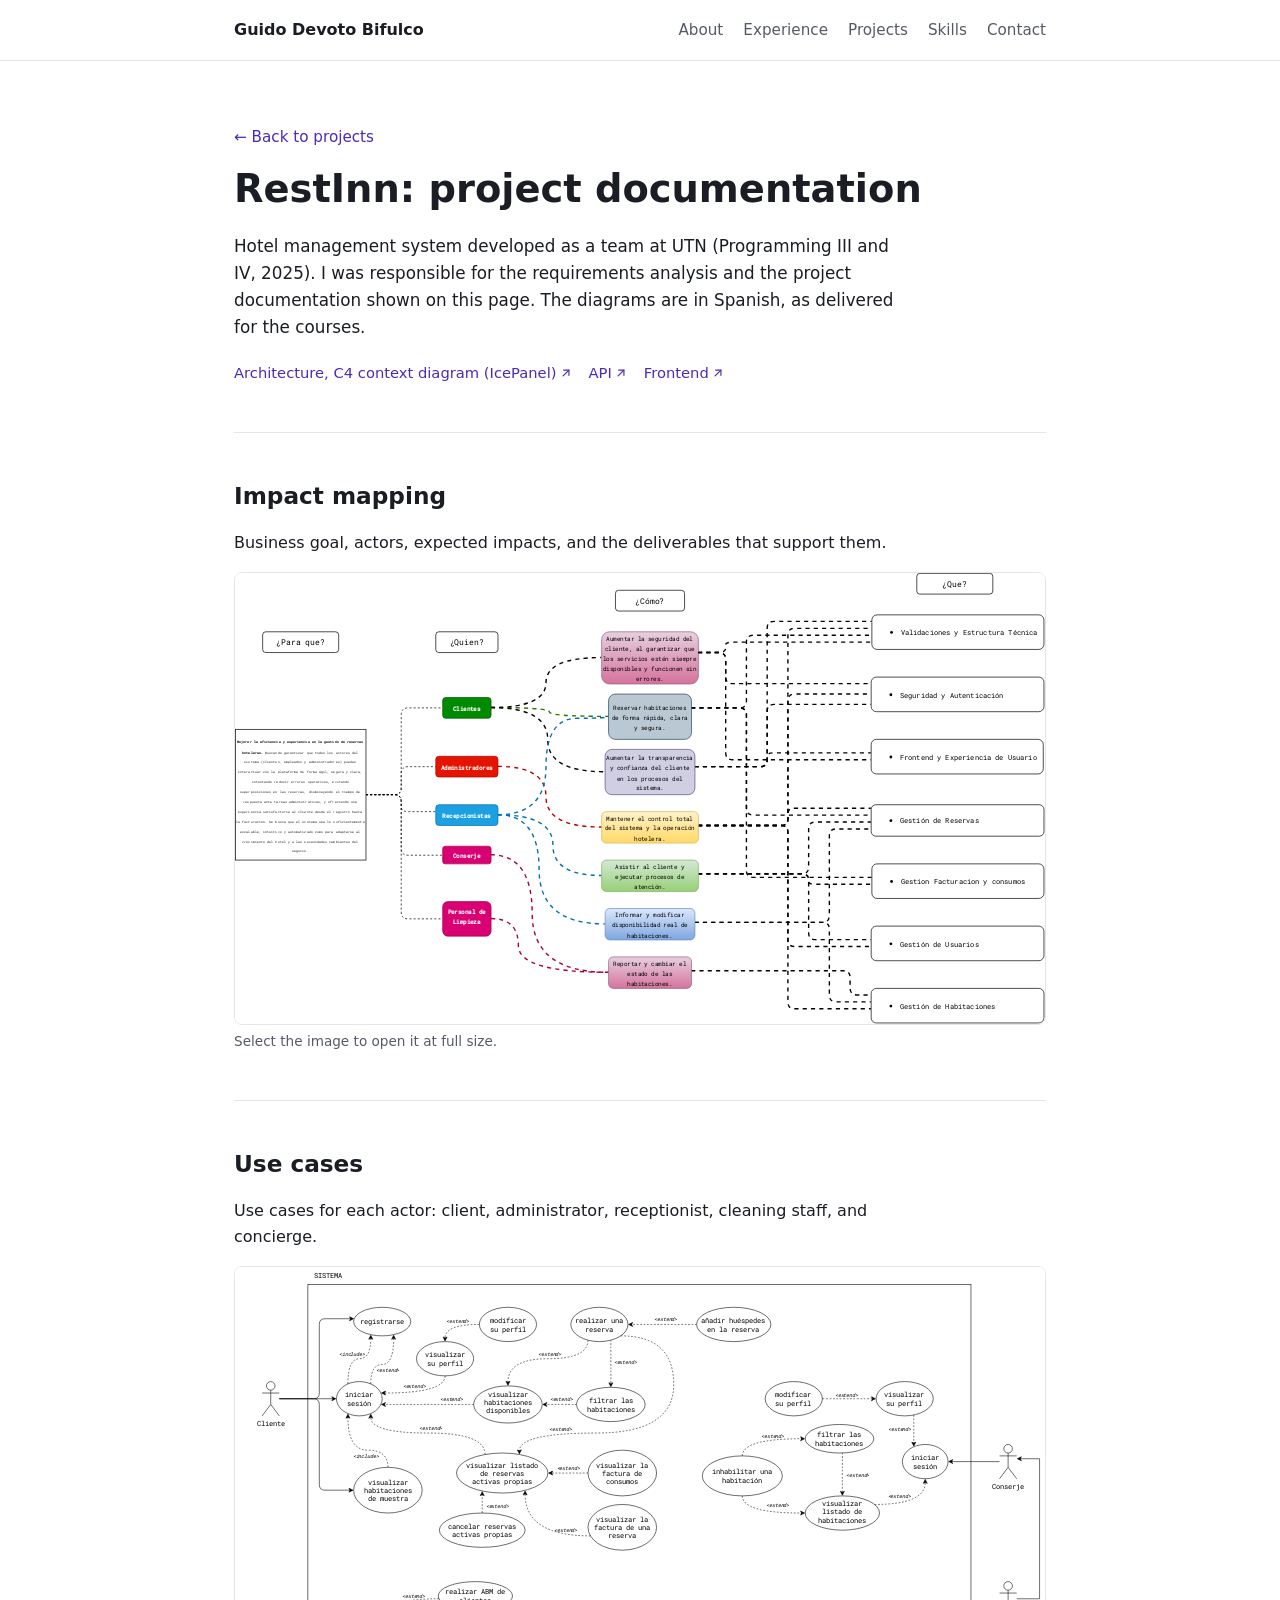
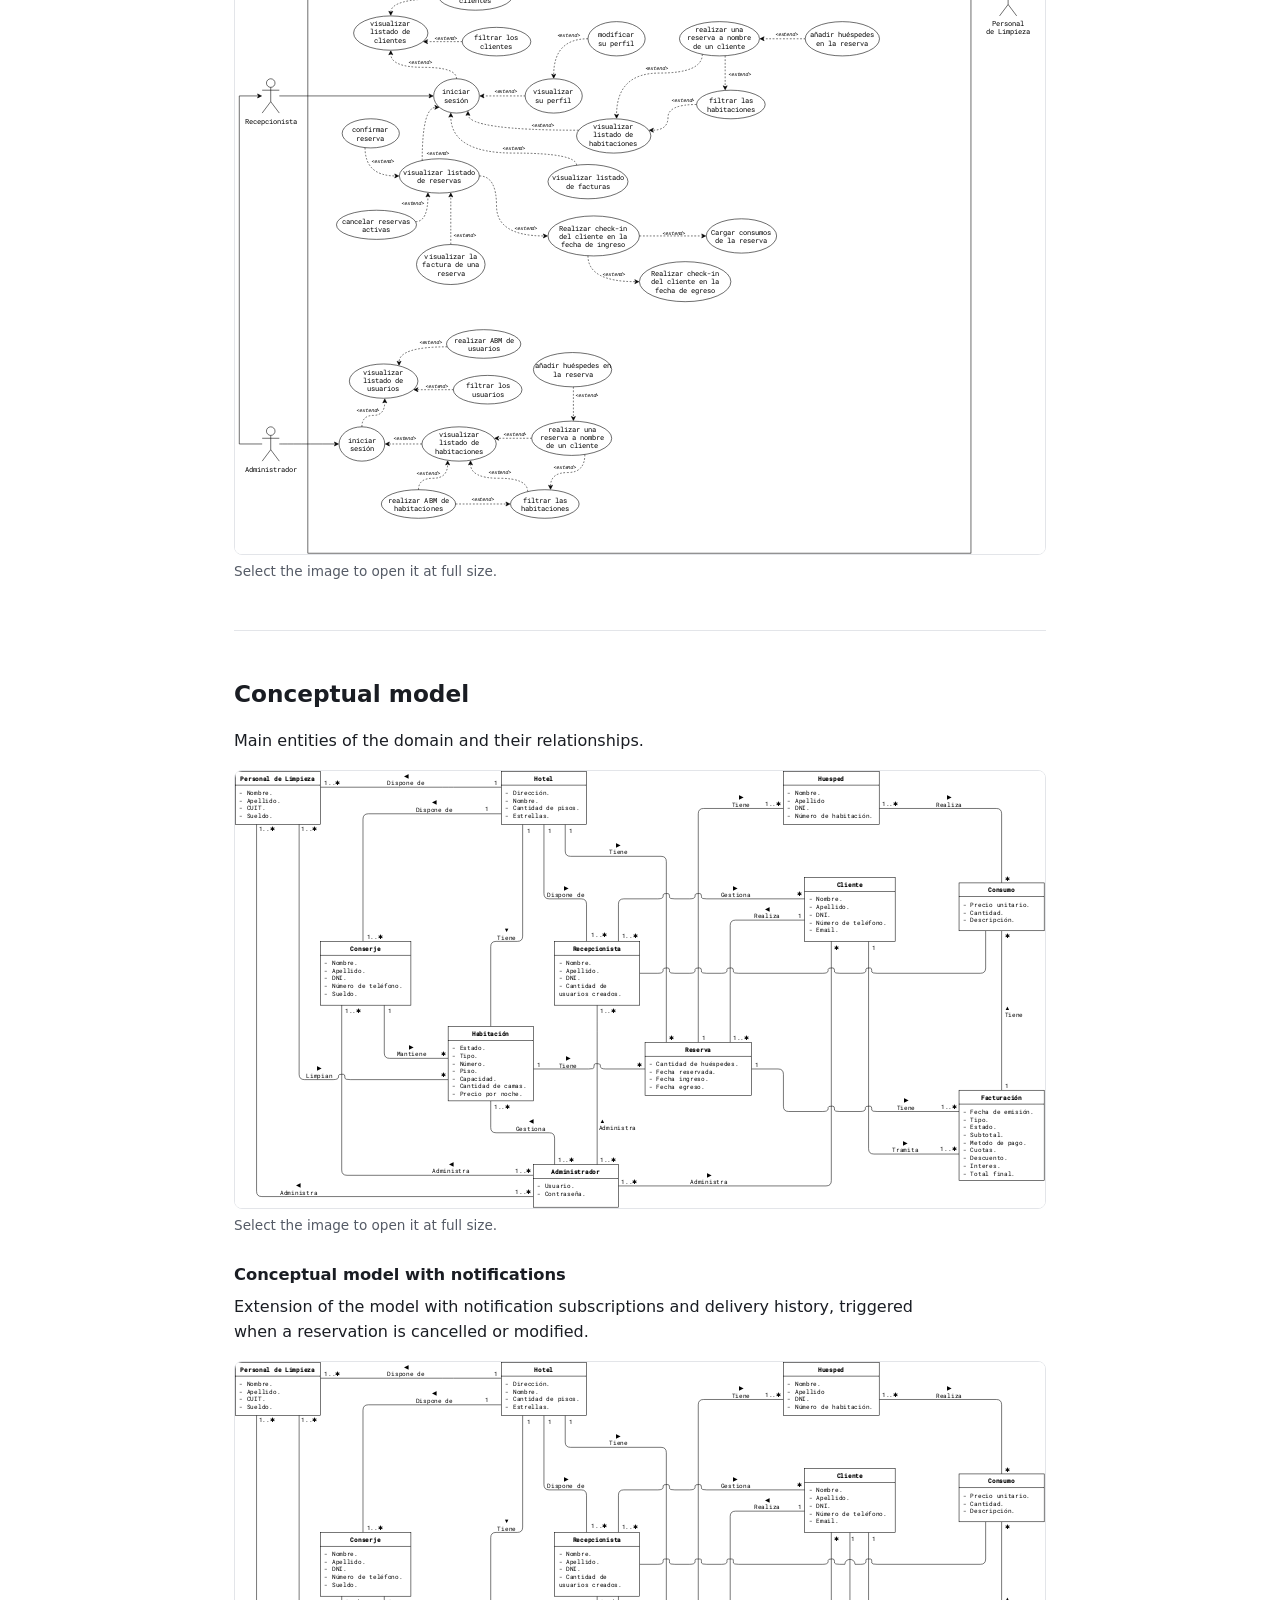
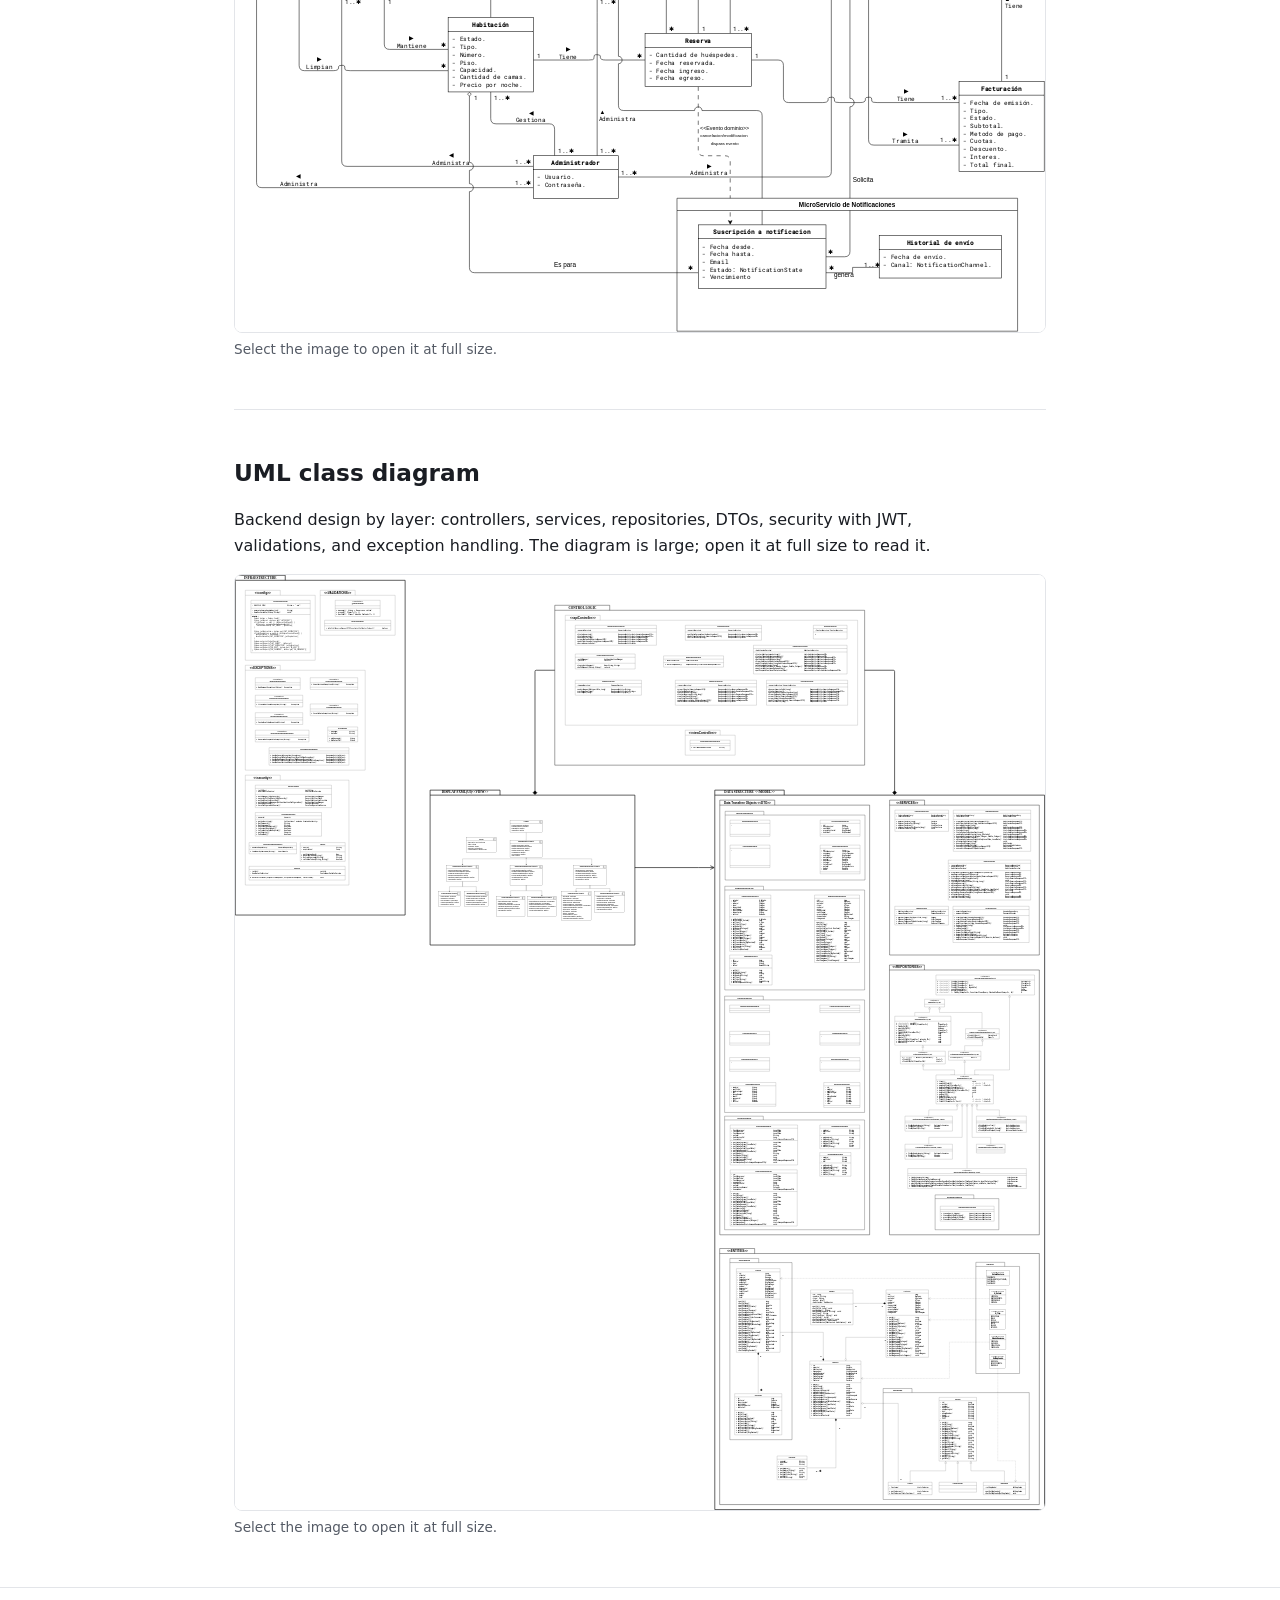
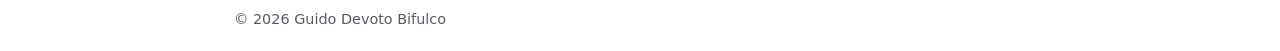
==== restinn.html @ f617b782 "Add UTN projects and RestInn documentation page" ====
<!doctype html>
<html lang="en">
<head>
  <meta charset="utf-8">
  <meta name="viewport" content="width=device-width, initial-scale=1">
  <title>RestInn documentation | Guido Devoto Bifulco</title>
  <meta name="description" content="Requirements and design documentation of RestInn, a hotel management system developed at UTN: impact mapping, use cases, conceptual model, and UML class diagram.">
  <meta name="author" content="Guido Devoto Bifulco">
  <link rel="canonical" href="https://lisandrockdev.github.io/restinn.html">
  <link rel="icon" href="favicon.svg" type="image/svg+xml">
  <link rel="stylesheet" href="assets/css/styles.css">
  <script src="assets/js/main.js" defer></script>
</head>
<body>
  <svg width="0" height="0" style="position:absolute" aria-hidden="true" focusable="false">
    <symbol id="i-arrow" viewBox="0 0 24 24"><path d="M17 7l-10 10"/><path d="M8 7l9 0l0 9"/></symbol>
    <symbol id="i-menu" viewBox="0 0 24 24"><path d="M4 6l16 0"/><path d="M4 12l16 0"/><path d="M4 18l16 0"/></symbol>
    <symbol id="i-x" viewBox="0 0 24 24"><path d="M18 6l-12 12"/><path d="M6 6l12 12"/></symbol>
  </svg>

  <a class="skip-link" href="#main">Skip to content</a>

  <header class="site-header" id="top">
    <nav class="nav container" aria-label="Main">
      <a class="brand" href="index.html">Guido Devoto Bifulco</a>
      <button class="menu-btn" type="button" id="menu-toggle" aria-label="Open menu" aria-expanded="false" aria-controls="nav-links">
        <svg class="icon icon-open"><use href="#i-menu"/></svg>
        <svg class="icon icon-close"><use href="#i-x"/></svg>
      </button>
      <ul class="nav-links" id="nav-links">
        <li><a href="index.html#about">About</a></li>
        <li><a href="index.html#experience">Experience</a></li>
        <li><a href="index.html#projects">Projects</a></li>
        <li><a href="index.html#skills">Skills</a></li>
        <li><a href="index.html#contact">Contact</a></li>
      </ul>
    </nav>
  </header>

  <main id="main" class="container">
    <section class="intro" aria-labelledby="title">
      <p class="back"><a href="index.html#projects">← Back to projects</a></p>
      <h1 id="title">RestInn: project documentation</h1>
      <p class="summary">Hotel management system developed as a team at UTN (Programming III and IV, 2025). I was responsible for the requirements analysis and the project documentation shown on this page. The diagrams are in Spanish, as delivered for the courses.</p>
      <p class="links">
        <a href="https://s.icepanel.io/mP21qytmTIcyjv/XaEX" target="_blank" rel="noopener">Architecture, C4 context diagram (IcePanel)<svg class="icon"><use href="#i-arrow"/></svg></a>
        <a href="https://github.com/ManuJurado/Restinn-Api-Springboot" target="_blank" rel="noopener">API<svg class="icon"><use href="#i-arrow"/></svg></a>
        <a href="https://github.com/EmiSalias/RestInn-FrontEnd-Angular" target="_blank" rel="noopener">Frontend<svg class="icon"><use href="#i-arrow"/></svg></a>
      </p>
    </section>

    <section class="section" aria-labelledby="impact-title">
      <h2 id="impact-title">Impact mapping</h2>
      <p>Business goal, actors, expected impacts, and the deliverables that support them.</p>
      <figure class="diagram">
        <a href="assets/restinn/impact-mapping.svg" target="_blank" rel="noopener"><img src="assets/restinn/impact-mapping.svg" alt="Impact map of RestInn: goal, actors, impacts, and deliverables" width="1172" height="652" loading="lazy"></a>
        <figcaption>Select the image to open it at full size.</figcaption>
      </figure>
    </section>

    <section class="section" aria-labelledby="usecases-title">
      <h2 id="usecases-title">Use cases</h2>
      <p>Use cases for each actor: client, administrator, receptionist, cleaning staff, and concierge.</p>
      <figure class="diagram">
        <a href="assets/restinn/use-cases.svg" target="_blank" rel="noopener"><img src="assets/restinn/use-cases.svg" alt="Use case diagram of RestInn" width="1417" height="1552" loading="lazy"></a>
        <figcaption>Select the image to open it at full size.</figcaption>
      </figure>
    </section>

    <section class="section" aria-labelledby="conceptual-title">
      <h2 id="conceptual-title">Conceptual model</h2>
      <p>Main entities of the domain and their relationships.</p>
      <figure class="diagram">
        <a href="assets/restinn/conceptual-model.svg" target="_blank" rel="noopener"><img src="assets/restinn/conceptual-model.svg" alt="Conceptual model of RestInn" width="1522" height="822" loading="lazy"></a>
        <figcaption>Select the image to open it at full size.</figcaption>
      </figure>
      <h3>Conceptual model with notifications</h3>
      <p>Extension of the model with notification subscriptions and delivery history, triggered when a reservation is cancelled or modified.</p>
      <figure class="diagram">
        <a href="assets/restinn/conceptual-model-notifications.svg" target="_blank" rel="noopener"><img src="assets/restinn/conceptual-model-notifications.svg" alt="Conceptual model of RestInn with the notifications subsystem" width="1522" height="1072" loading="lazy"></a>
        <figcaption>Select the image to open it at full size.</figcaption>
      </figure>
    </section>

    <section class="section" aria-labelledby="uml-title">
      <h2 id="uml-title">UML class diagram</h2>
      <p>Backend design by layer: controllers, services, repositories, DTOs, security with JWT, validations, and exception handling. The diagram is large; open it at full size to read it.</p>
      <figure class="diagram">
        <a href="assets/restinn/uml-class-diagram.svg" target="_blank" rel="noopener"><img src="assets/restinn/uml-class-diagram.svg" alt="UML class diagram of the RestInn backend" width="6487" height="7486" loading="lazy"></a>
        <figcaption>Select the image to open it at full size.</figcaption>
      </figure>
    </section>
  </main>

  <footer class="site-footer">
    <div class="container">© <span id="year">2026</span> Guido Devoto Bifulco</div>
  </footer>
</body>
</html>
---- assets/css/styles.css ----
/* Colors follow the visitor's system theme */
:root {
  --bg: #ffffff;
  --bg-alt: #f6f7f9;
  --text: #1a1d23;
  --text-muted: #555b66;
  --border: #e3e5e9;
  --accent: #4b2bb8;
  --accent-hover: #3b2196;
  --on-accent: #ffffff;
  --font-sans: "Segoe UI", system-ui, -apple-system, "Helvetica Neue", Arial, sans-serif;
  --maxw: 860px;
  color-scheme: light;
}

@media (prefers-color-scheme: dark) {
  :root {
    --bg: #111317;
    --bg-alt: #181b20;
    --text: #e6e8eb;
    --text-muted: #a2a8b3;
    --border: #2a2e35;
    --accent: #a596f5;
    --accent-hover: #c0b6f8;
    --on-accent: #111317;
    color-scheme: dark;
  }
}

*, *::before, *::after { box-sizing: border-box; }

html { scroll-padding-top: 72px; }

body {
  margin: 0;
  background: var(--bg);
  color: var(--text);
  font-family: var(--font-sans);
  font-size: 1rem;
  line-height: 1.6;
}

img, svg { display: block; }

a { color: var(--accent); text-underline-offset: 2px; }
a:hover { color: var(--accent-hover); }

:focus-visible { outline: 2px solid var(--accent); outline-offset: 2px; }

h1, h2, h3 { margin: 0; line-height: 1.25; }
p { margin: 0; }
ul { margin: 0; padding: 0; list-style: none; }

.container { width: 100%; max-width: var(--maxw); margin-inline: auto; padding-inline: 24px; }

.icon {
  width: 18px;
  height: 18px;
  flex: none;
  fill: none;
  stroke: currentColor;
  stroke-width: 2;
  stroke-linecap: round;
  stroke-linejoin: round;
}

.skip-link {
  position: absolute;
  left: 16px;
  top: -48px;
  padding: 8px 12px;
  background: var(--accent);
  color: var(--on-accent);
}
.skip-link:focus { top: 12px; }

/* Header */
.site-header {
  position: sticky;
  top: 0;
  z-index: 10;
  background: var(--bg);
  border-bottom: 1px solid var(--border);
}
.nav { display: flex; align-items: center; gap: 24px; height: 60px; }
.brand { color: var(--text); font-weight: 600; text-decoration: none; }
.nav-links { display: flex; gap: 20px; margin-left: auto; }
.nav-links a { color: var(--text-muted); font-size: 0.95rem; text-decoration: none; }
.nav-links a:hover { color: var(--text); }

.menu-btn {
  display: none;
  margin-left: auto;
  padding: 8px;
  border: 1px solid var(--border);
  border-radius: 6px;
  background: transparent;
  color: var(--text);
  cursor: pointer;
}
.menu-btn .icon-close { display: none; }
.menu-btn[aria-expanded="true"] .icon-open { display: none; }
.menu-btn[aria-expanded="true"] .icon-close { display: block; }

/* Intro */
.intro { padding: 64px 0 48px; border-bottom: 1px solid var(--border); }
.intro h1 { font-size: 2.4rem; font-weight: 700; }
.role { margin-top: 6px; font-size: 1.15rem; color: var(--text-muted); }
.summary { margin-top: 20px; max-width: 62ch; font-size: 1.05rem; }

.actions { display: flex; flex-wrap: wrap; gap: 10px; margin-top: 28px; }
.btn {
  display: inline-flex;
  align-items: center;
  gap: 8px;
  padding: 9px 16px;
  border: 1px solid var(--border);
  border-radius: 6px;
  color: var(--text);
  font-size: 0.95rem;
  font-weight: 500;
  text-decoration: none;
}
.btn:hover { border-color: var(--text-muted); color: var(--text); }
.btn-primary { background: var(--accent); border-color: var(--accent); color: var(--on-accent); }
.btn-primary:hover { background: var(--accent-hover); border-color: var(--accent-hover); color: var(--on-accent); }

/* Sections */
.section { padding: 48px 0; border-bottom: 1px solid var(--border); }
.section:last-of-type { border-bottom: 0; }
.section h2 { margin-bottom: 20px; font-size: 1.45rem; font-weight: 700; }
.section > p { max-width: 70ch; }
.section > p + p { margin-top: 12px; }
.section h3 { font-size: 1.02rem; font-weight: 600; }
#about h3 { margin: 28px 0 10px; }

.plain-list { display: grid; gap: 6px; }
.plain-list li { color: var(--text-muted); }
.plain-list strong { color: var(--text); font-weight: 600; }
.nowrap { white-space: nowrap; }

/* Experience */
.entry + .entry { margin-top: 28px; }
.entry-head { display: flex; flex-wrap: wrap; align-items: baseline; justify-content: space-between; gap: 4px 16px; margin-bottom: 8px; }
.meta { color: var(--text-muted); font-size: 0.92rem; }

.bullets { display: grid; gap: 4px; padding-left: 20px; list-style: disc; }
.bullets li::marker { color: var(--text-muted); }

.tech { margin-top: 8px; color: var(--text-muted); font-size: 0.9rem; }

/* Projects */
.projects { display: grid; grid-template-columns: repeat(auto-fill, minmax(240px, 1fr)); gap: 16px; }
.project { padding: 18px 20px; border: 1px solid var(--border); border-radius: 8px; background: var(--bg-alt); }
.project h3 { margin-bottom: 2px; }
.project p { font-size: 0.95rem; }
.project p + p { margin-top: 8px; }
.project .context { margin-top: 0; color: var(--text-muted); font-size: 0.88rem; }
.project .role strong { font-weight: 600; }
.project-wide { grid-column: 1 / -1; }
.links { display: flex; gap: 16px; margin-top: 10px; font-size: 0.92rem; }
.links a { display: inline-flex; align-items: center; gap: 2px; text-decoration: none; }
.links a:hover { text-decoration: underline; }
.links .icon { width: 14px; height: 14px; }

/* Skills */
.skills { display: grid; grid-template-columns: repeat(2, minmax(0, 1fr)); gap: 24px 32px; }
.skills h3 { margin-bottom: 10px; }
.tech-list { display: flex; flex-wrap: wrap; gap: 8px; }
.tech-list li {
  display: inline-flex;
  align-items: center;
  gap: 8px;
  padding: 5px 10px;
  border: 1px solid var(--border);
  border-radius: 6px;
  font-size: 0.92rem;
}
/* Light tile so dark logos stay visible in dark mode */
.tech-list img { width: 18px; height: 18px; padding: 2px; box-sizing: content-box; border-radius: 4px; background: #ffffff; }

/* Documentation page */
.back { margin-bottom: 16px; font-size: 0.95rem; }
.back a { text-decoration: none; }
.intro .links { margin-top: 20px; }
.section h3 { margin: 28px 0 8px; }
.diagram { margin: 16px 0 0; }
.diagram a { display: block; border: 1px solid var(--border); border-radius: 8px; overflow: hidden; background: #ffffff; }
.diagram img { width: 100%; height: auto; }
.diagram figcaption { margin-top: 6px; color: var(--text-muted); font-size: 0.85rem; }

/* Footer */
.site-footer { border-top: 1px solid var(--border); padding: 20px 0; color: var(--text-muted); font-size: 0.9rem; }

/* Small screens */
@media (max-width: 680px) {
  .container { padding-inline: 16px; }
  .menu-btn { display: block; }
  .nav { position: relative; }
  .nav-links {
    display: none;
    position: absolute;
    top: 60px;
    left: 0;
    right: 0;
    flex-direction: column;
    gap: 0;
    padding: 8px 16px;
    background: var(--bg);
    border-bottom: 1px solid var(--border);
  }
  .nav-links.is-open { display: flex; }
  .nav-links a { display: block; padding: 10px 0; font-size: 1rem; }
  .intro { padding: 40px 0 36px; }
  .intro h1 { font-size: 2rem; }
  .section { padding: 36px 0; }
  .skills { grid-template-columns: minmax(0, 1fr); }
}
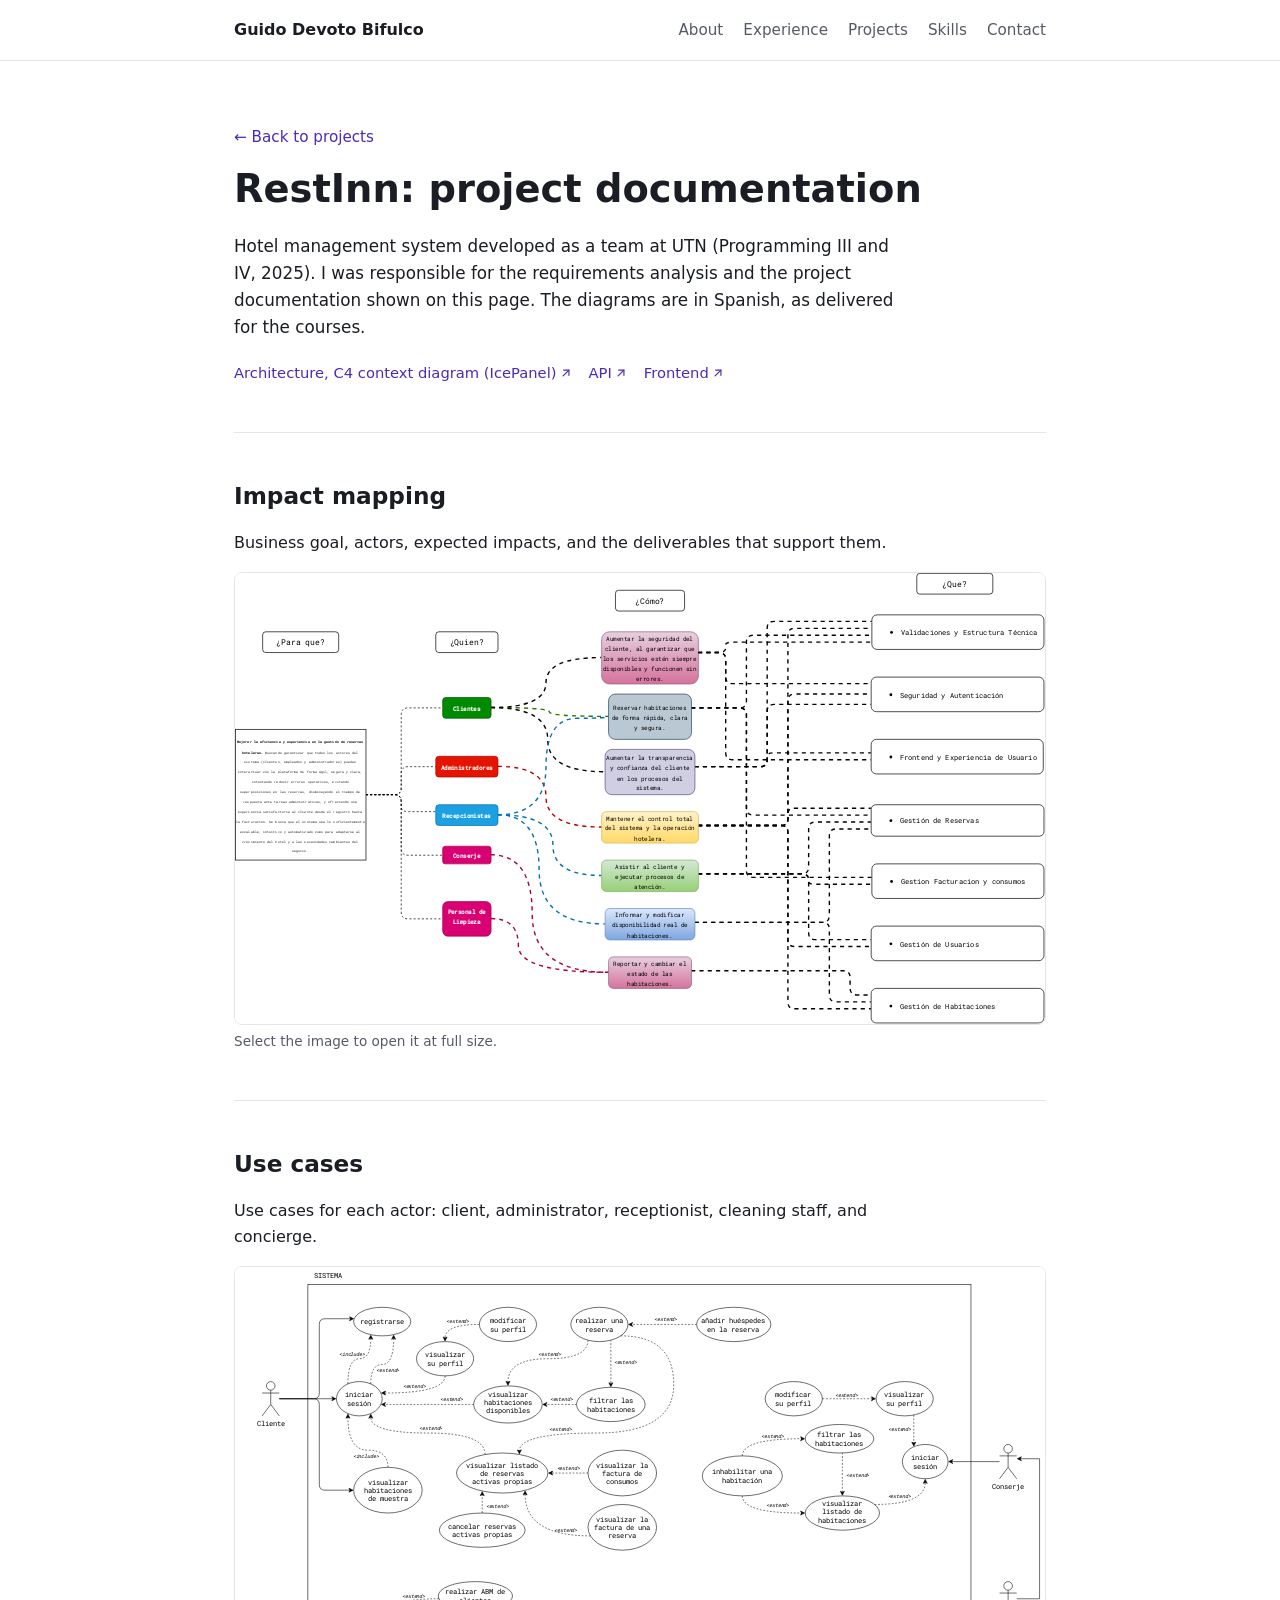
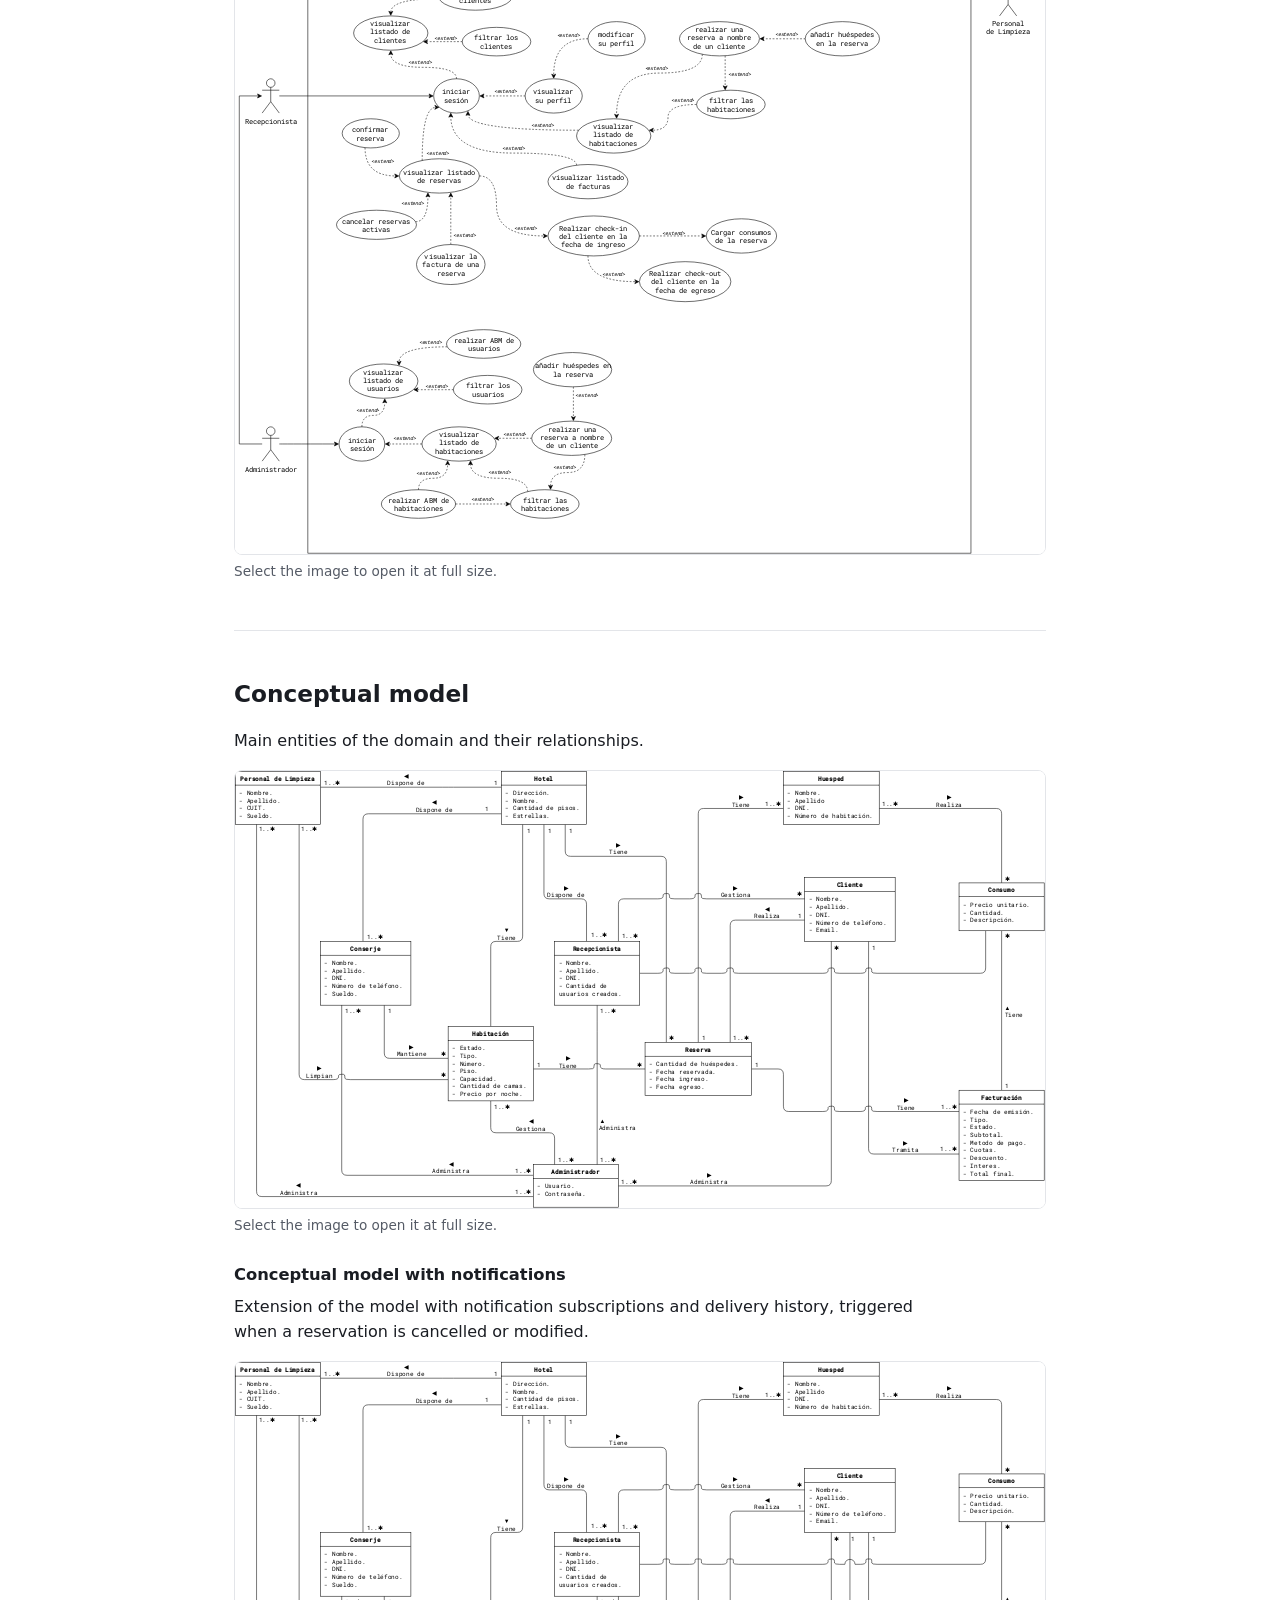
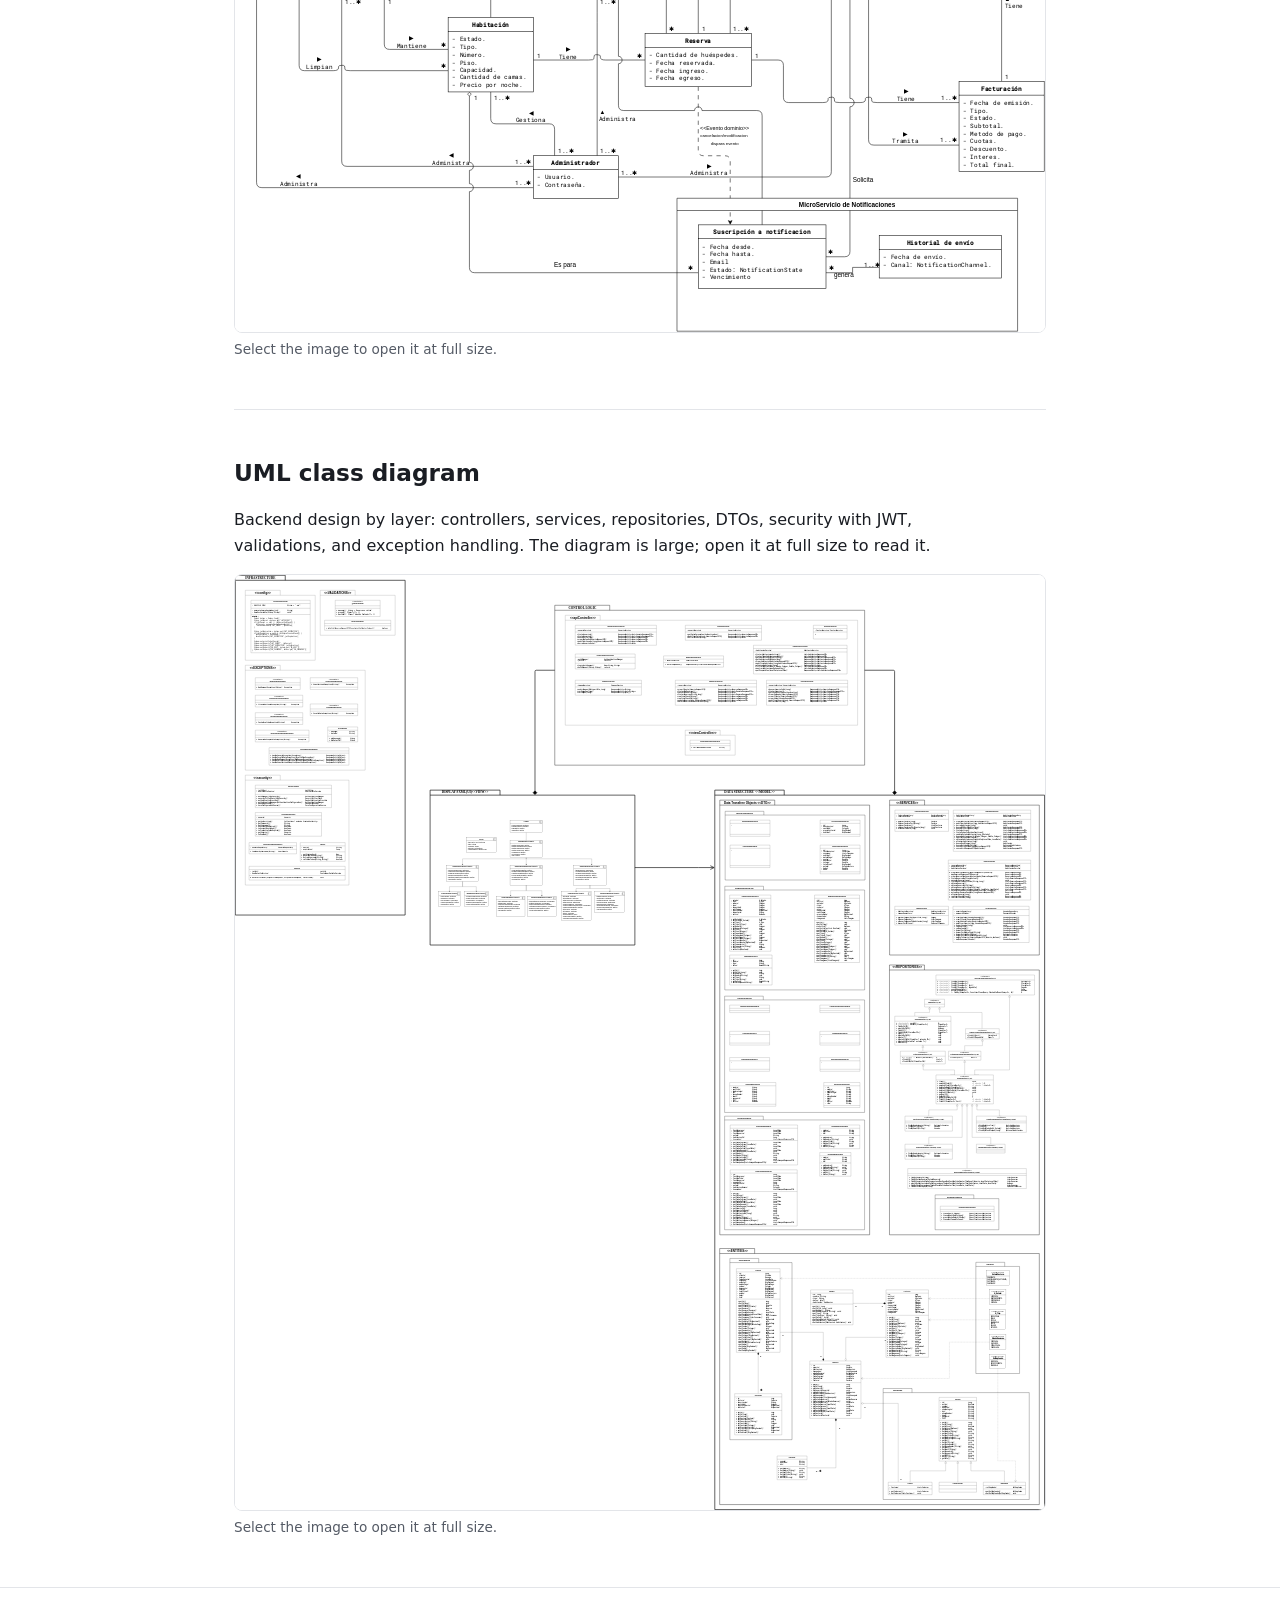
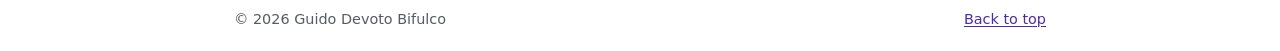
==== commit bc0560c2: "Expand skills and fix back-to-top links" ====
--- a/restinn.html
+++ b/restinn.html
@@ -20,7 +20,7 @@
 
   <a class="skip-link" href="#main">Skip to content</a>
 
-  <header class="site-header" id="top">
+  <header class="site-header">
     <nav class="nav container" aria-label="Main">
       <a class="brand" href="index.html">Guido Devoto Bifulco</a>
       <button class="menu-btn" type="button" id="menu-toggle" aria-label="Open menu" aria-expanded="false" aria-controls="nav-links">
@@ -93,7 +93,10 @@
   </main>
 
   <footer class="site-footer">
-    <div class="container">© <span id="year">2026</span> Guido Devoto Bifulco</div>
+    <div class="container footer-inner">
+      <span>© <span id="year">2026</span> Guido Devoto Bifulco</span>
+      <a href="#top">Back to top</a>
+    </div>
   </footer>
 </body>
 </html>
--- a/assets/css/styles.css
+++ b/assets/css/styles.css
@@ -191,6 +191,7 @@
 
 /* Footer */
 .site-footer { border-top: 1px solid var(--border); padding: 20px 0; color: var(--text-muted); font-size: 0.9rem; }
+.footer-inner { display: flex; flex-wrap: wrap; justify-content: space-between; gap: 8px 16px; }
 
 /* Small screens */
 @media (max-width: 680px) {
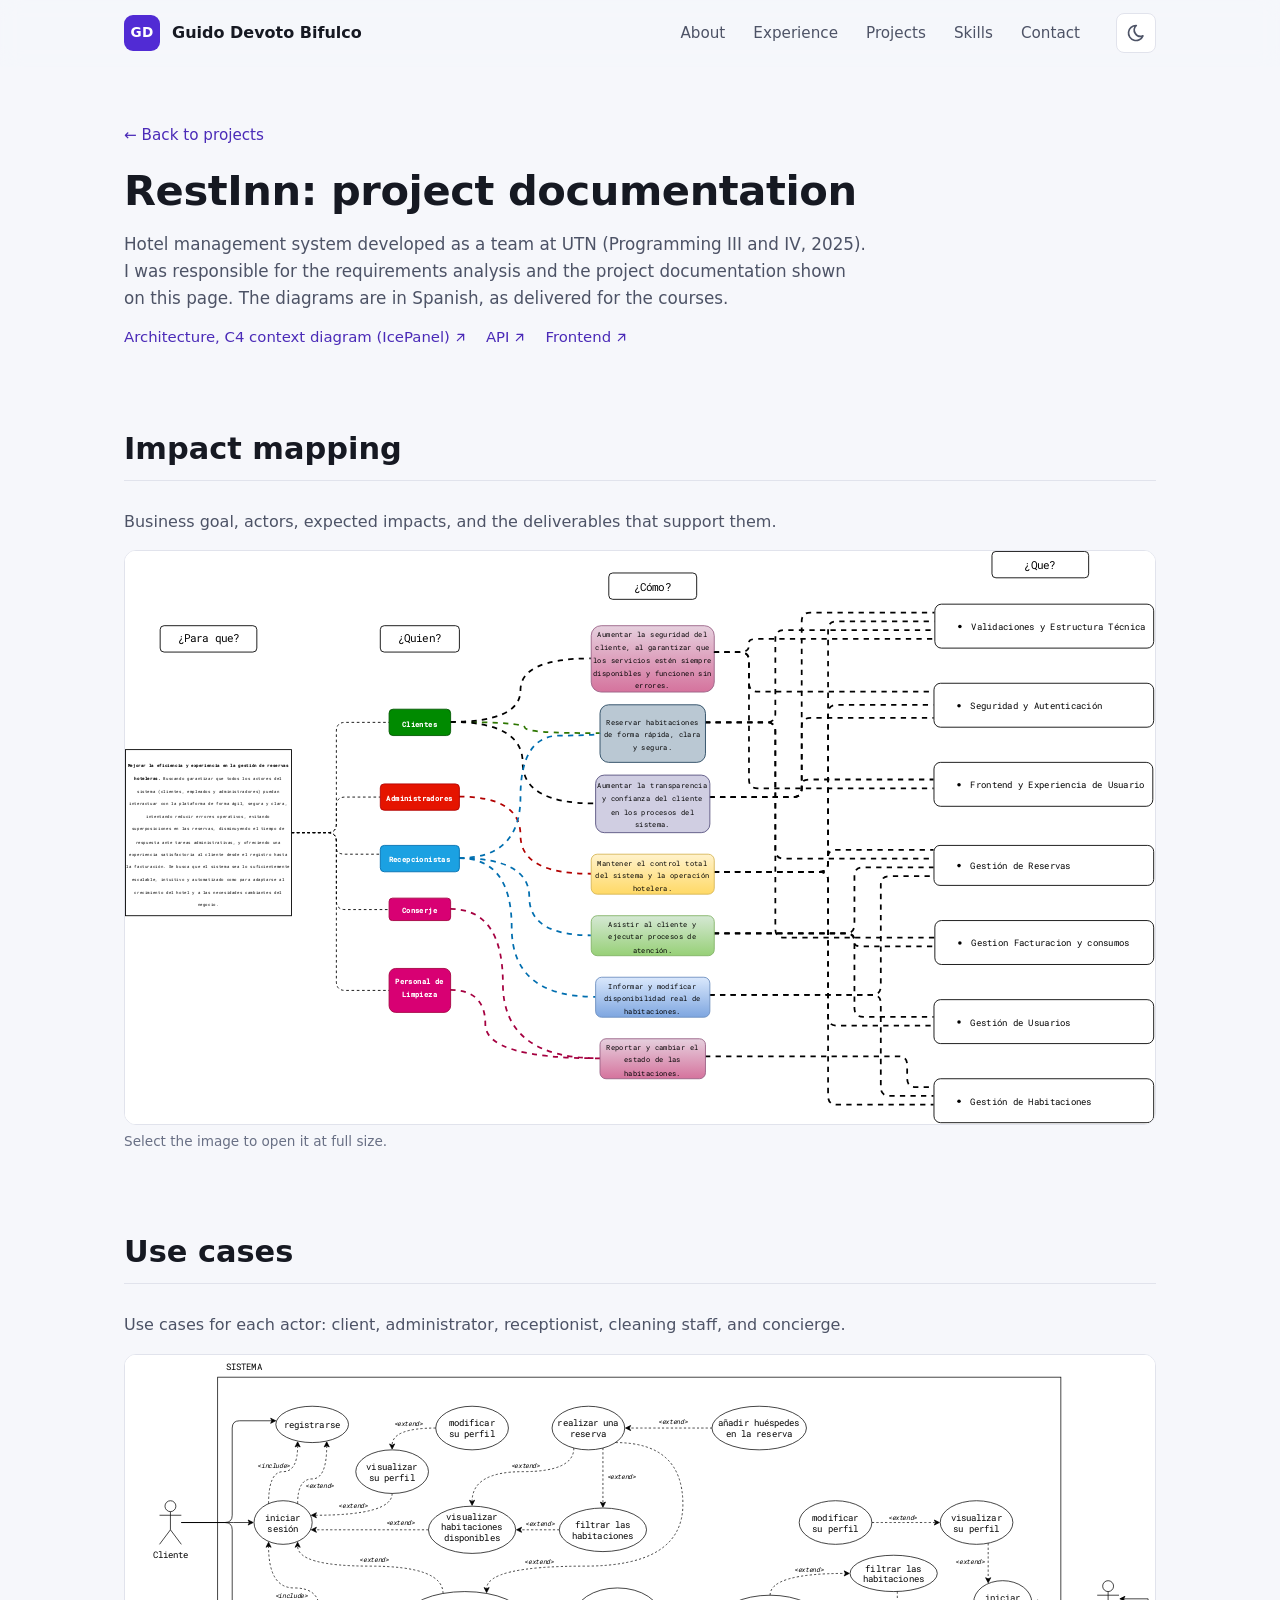
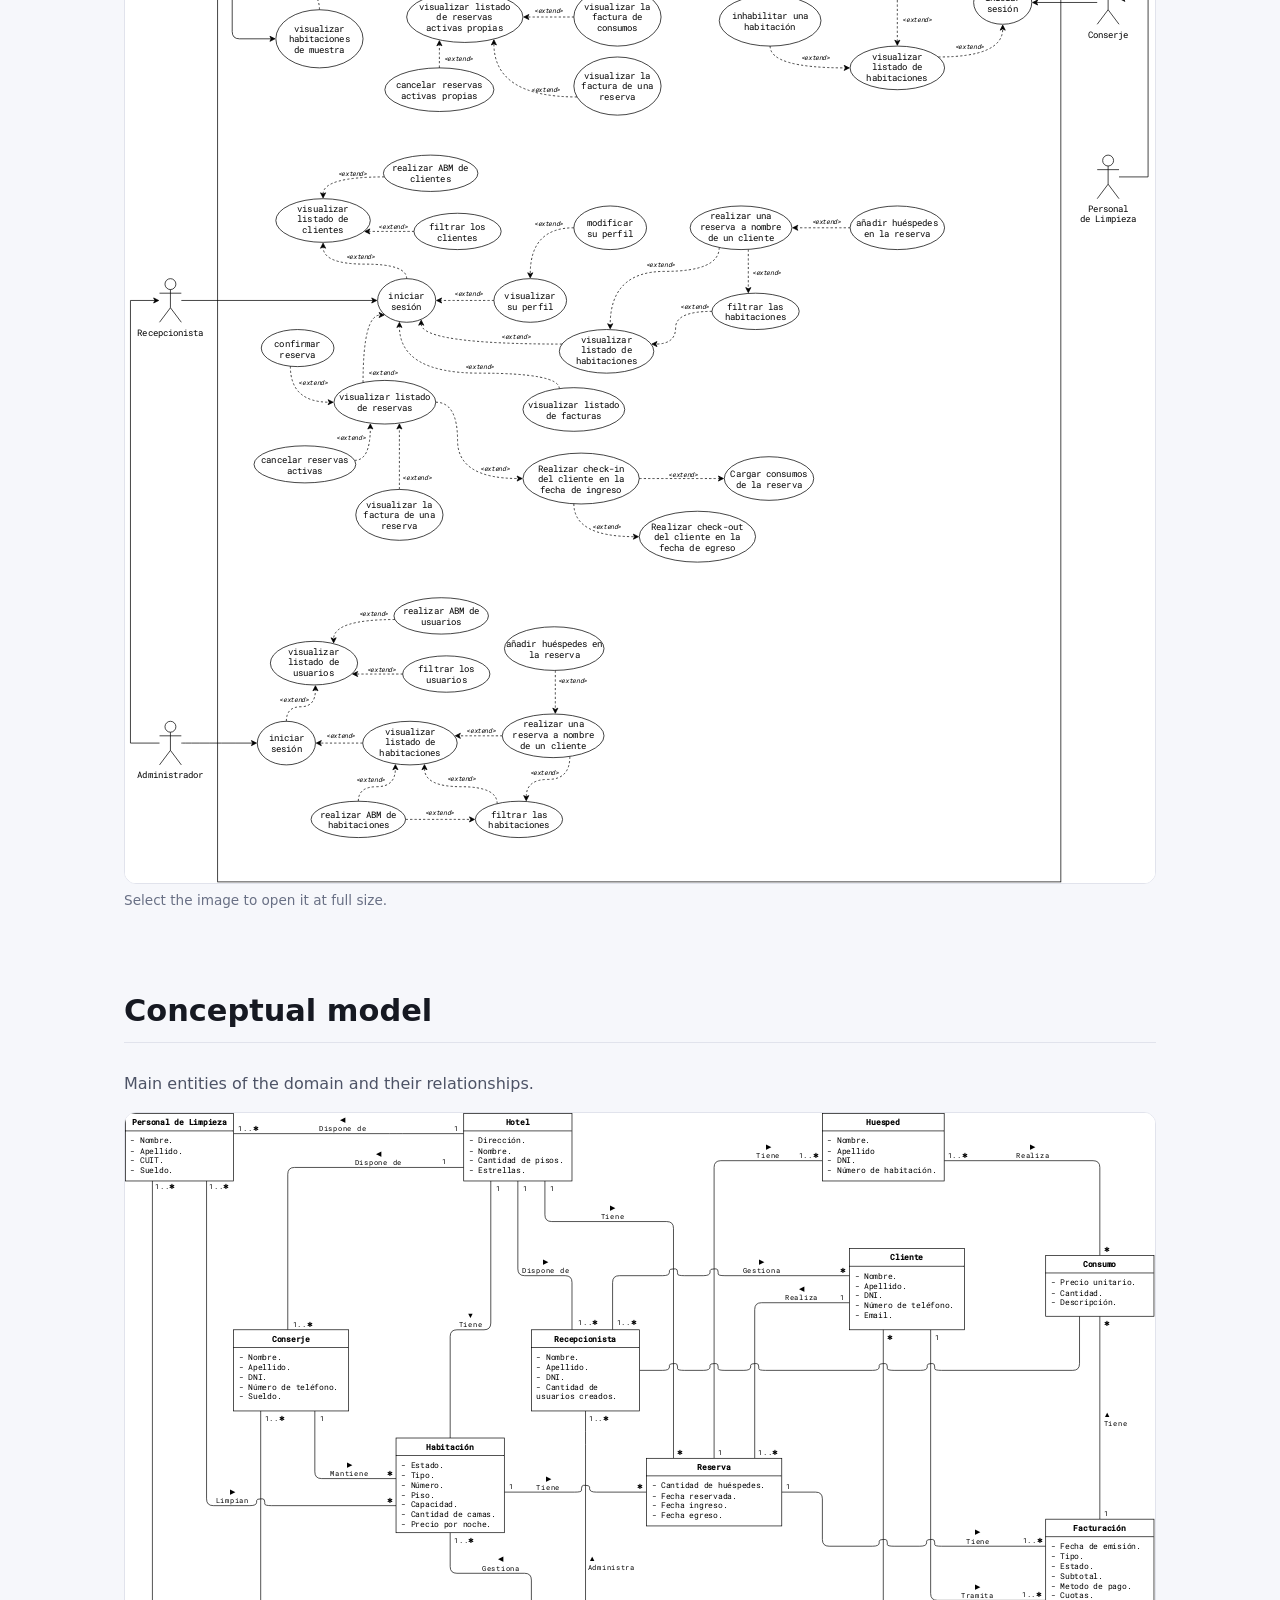
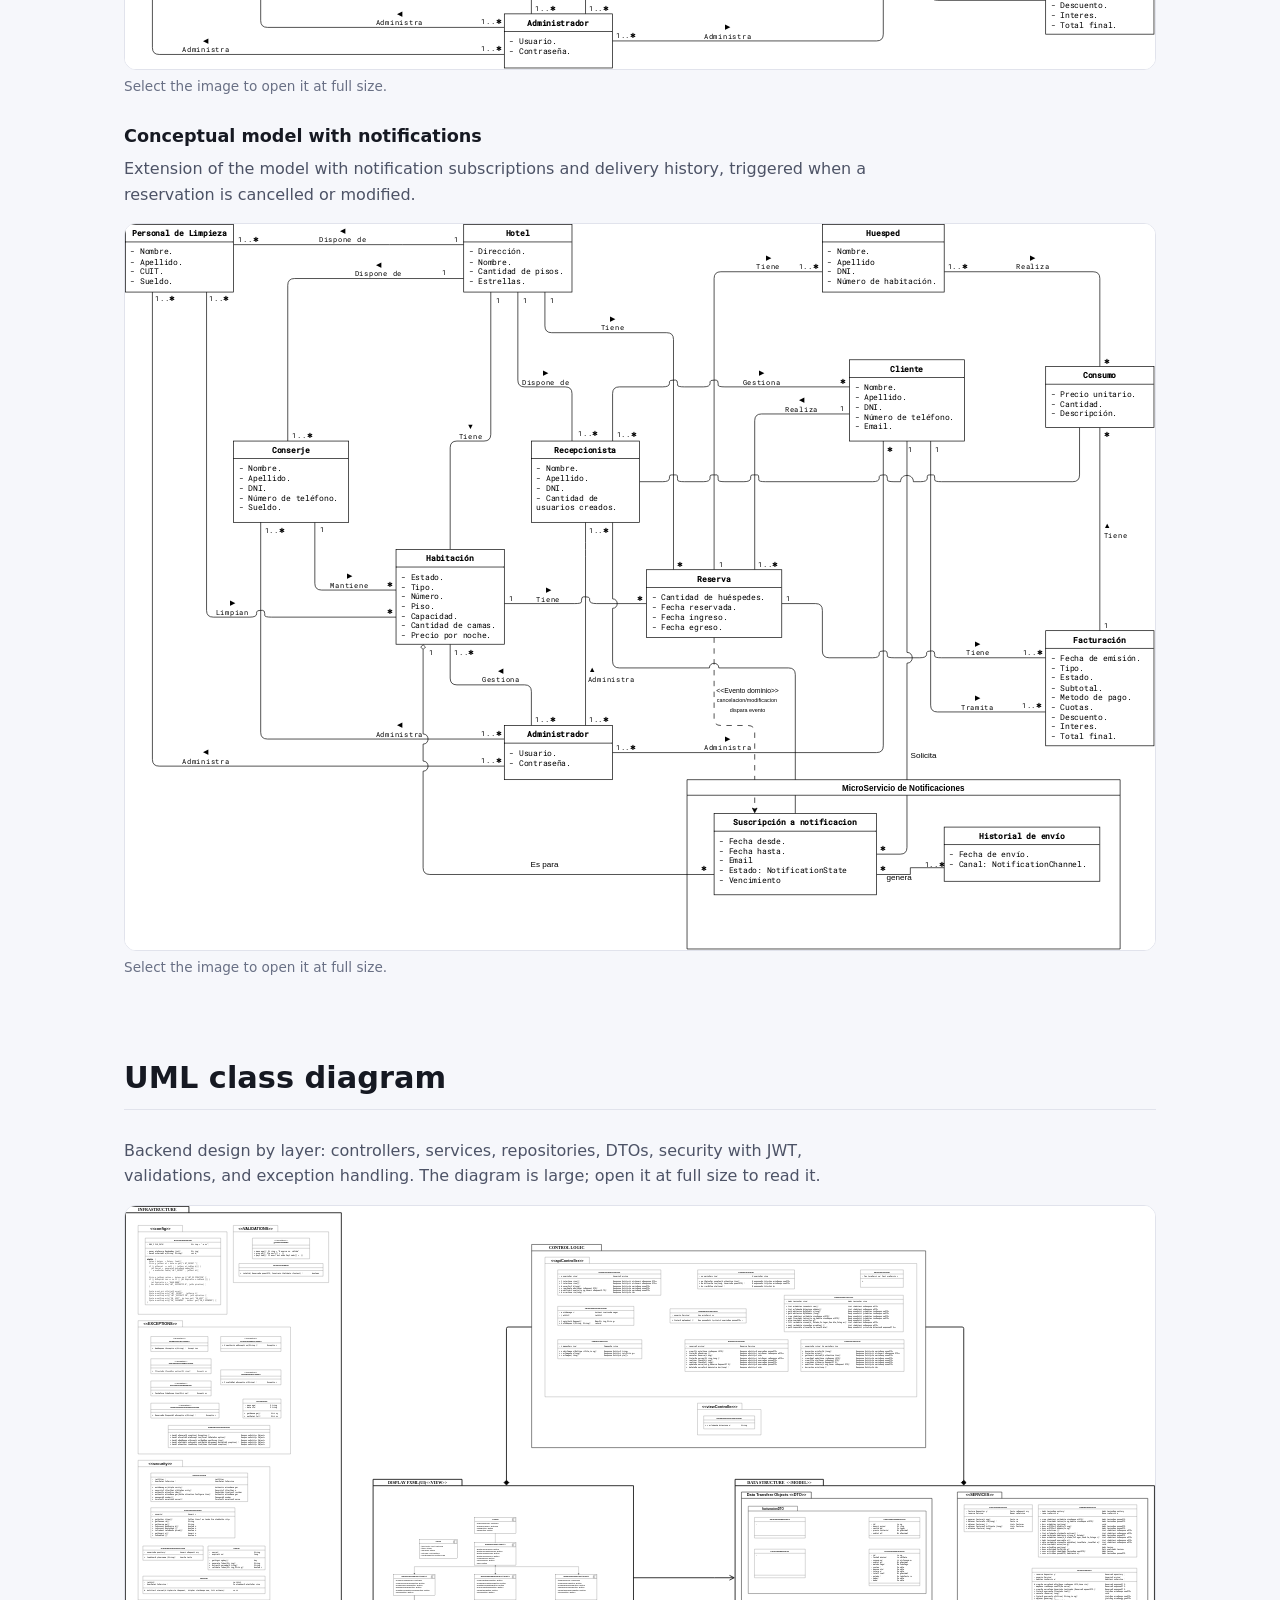
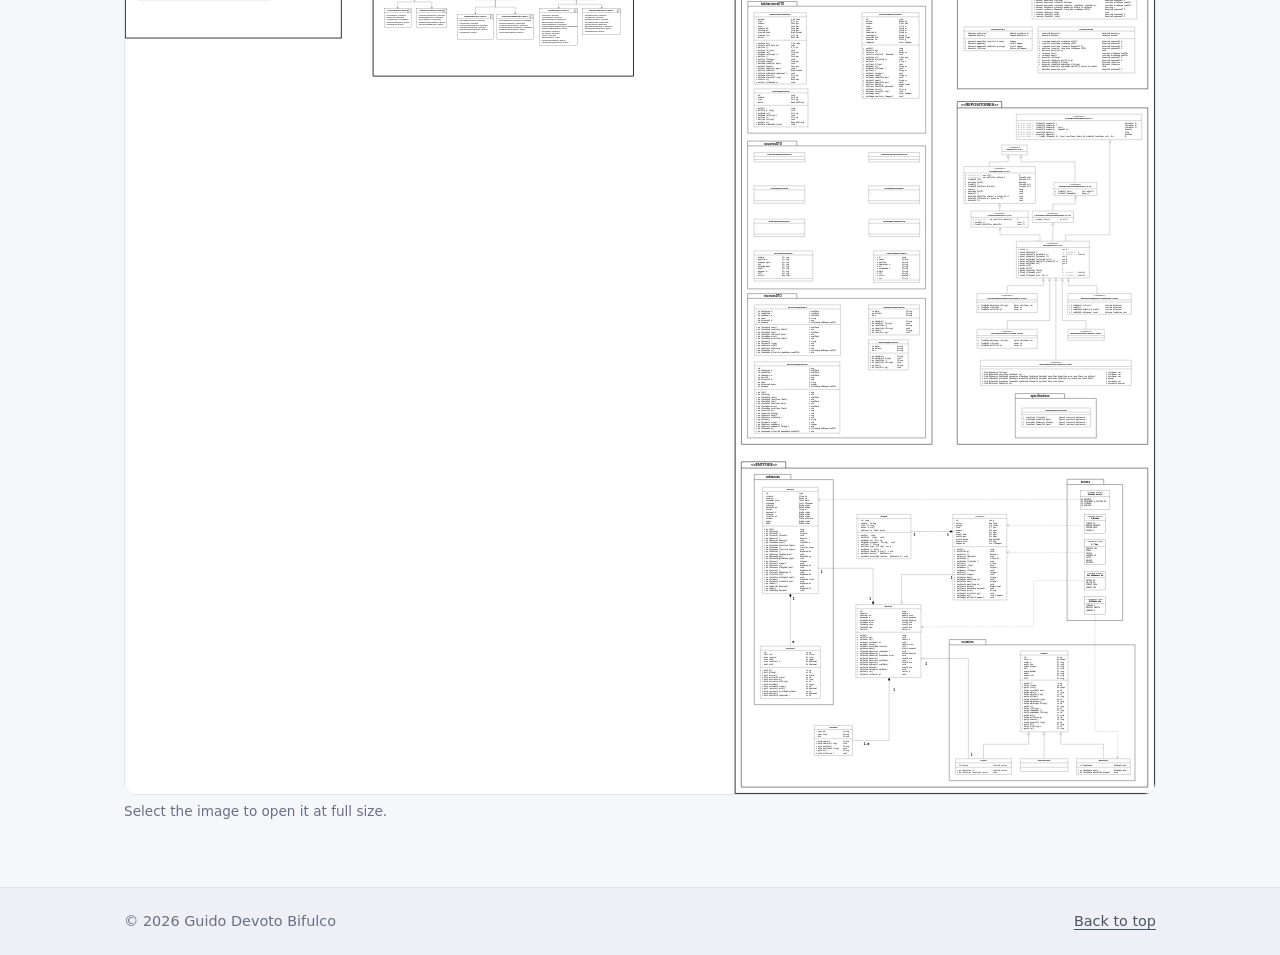
==== commit 67e0a118: "Restore sectioned layout with theme toggle and profile summary" ====
--- a/restinn.html
+++ b/restinn.html
@@ -8,12 +8,17 @@
   <meta name="author" content="Guido Devoto Bifulco">
   <link rel="canonical" href="https://lisandrockdev.github.io/restinn.html">
   <link rel="icon" href="favicon.svg" type="image/svg+xml">
+  <script>
+    try { var t = localStorage.getItem('theme'); if (t === 'light' || t === 'dark') document.documentElement.dataset.theme = t; } catch (e) {}
+  </script>
   <link rel="stylesheet" href="assets/css/styles.css">
   <script src="assets/js/main.js" defer></script>
 </head>
 <body>
   <svg width="0" height="0" style="position:absolute" aria-hidden="true" focusable="false">
     <symbol id="i-arrow" viewBox="0 0 24 24"><path d="M17 7l-10 10"/><path d="M8 7l9 0l0 9"/></symbol>
+    <symbol id="i-sun" viewBox="0 0 24 24"><path d="M8 12a4 4 0 1 0 8 0a4 4 0 1 0 -8 0"/><path d="M3 12h1m8 -9v1m8 8h1m-9 8v1m-6.4 -15.4l.7 .7m12.1 -.7l-.7 .7m0 11.4l.7 .7m-12.1 -.7l-.7 .7"/></symbol>
+    <symbol id="i-moon" viewBox="0 0 24 24"><path d="M12 3c.132 0 .263 0 .393 0a7.5 7.5 0 0 0 7.92 12.446a9 9 0 1 1 -8.313 -12.454l0 .008"/></symbol>
     <symbol id="i-menu" viewBox="0 0 24 24"><path d="M4 6l16 0"/><path d="M4 12l16 0"/><path d="M4 18l16 0"/></symbol>
     <symbol id="i-x" viewBox="0 0 24 24"><path d="M18 6l-12 12"/><path d="M6 6l12 12"/></symbol>
   </svg>
@@ -22,23 +27,34 @@
 
   <header class="site-header">
     <nav class="nav container" aria-label="Main">
-      <a class="brand" href="index.html">Guido Devoto Bifulco</a>
-      <button class="menu-btn" type="button" id="menu-toggle" aria-label="Open menu" aria-expanded="false" aria-controls="nav-links">
-        <svg class="icon icon-open"><use href="#i-menu"/></svg>
-        <svg class="icon icon-close"><use href="#i-x"/></svg>
-      </button>
-      <ul class="nav-links" id="nav-links">
-        <li><a href="index.html#about">About</a></li>
-        <li><a href="index.html#experience">Experience</a></li>
-        <li><a href="index.html#projects">Projects</a></li>
-        <li><a href="index.html#skills">Skills</a></li>
-        <li><a href="index.html#contact">Contact</a></li>
-      </ul>
+      <a class="brand" href="index.html">
+        <span class="brand-mark" aria-hidden="true">GD</span>
+        <span class="brand-name">Guido Devoto Bifulco</span>
+      </a>
+      <div class="nav-panel" id="nav-panel">
+        <ul class="nav-links">
+          <li><a href="index.html#about">About</a></li>
+          <li><a href="index.html#experience">Experience</a></li>
+          <li><a href="index.html#projects">Projects</a></li>
+          <li><a href="index.html#skills">Skills</a></li>
+          <li><a href="index.html#contact">Contact</a></li>
+        </ul>
+      </div>
+      <div class="nav-tools">
+        <button class="icon-btn" type="button" id="theme-toggle" aria-label="Switch to light theme">
+          <svg class="icon icon-sun"><use href="#i-sun"/></svg>
+          <svg class="icon icon-moon"><use href="#i-moon"/></svg>
+        </button>
+        <button class="icon-btn menu-btn" type="button" id="menu-toggle" aria-label="Open menu" aria-expanded="false" aria-controls="nav-panel">
+          <svg class="icon icon-open"><use href="#i-menu"/></svg>
+          <svg class="icon icon-close"><use href="#i-x"/></svg>
+        </button>
+      </div>
     </nav>
   </header>
 
-  <main id="main" class="container">
-    <section class="intro" aria-labelledby="title">
+  <main id="main">
+    <section class="page-intro container" aria-labelledby="title">
       <p class="back"><a href="index.html#projects">← Back to projects</a></p>
       <h1 id="title">RestInn: project documentation</h1>
       <p class="summary">Hotel management system developed as a team at UTN (Programming III and IV, 2025). I was responsible for the requirements analysis and the project documentation shown on this page. The diagrams are in Spanish, as delivered for the courses.</p>
@@ -49,8 +65,8 @@
       </p>
     </section>
 
-    <section class="section" aria-labelledby="impact-title">
-      <h2 id="impact-title">Impact mapping</h2>
+    <section class="section doc-section container" aria-labelledby="impact-title">
+      <h2 class="section-title" id="impact-title">Impact mapping</h2>
       <p>Business goal, actors, expected impacts, and the deliverables that support them.</p>
       <figure class="diagram">
         <a href="assets/restinn/impact-mapping.svg" target="_blank" rel="noopener"><img src="assets/restinn/impact-mapping.svg" alt="Impact map of RestInn: goal, actors, impacts, and deliverables" width="1172" height="652" loading="lazy"></a>
@@ -58,8 +74,8 @@
       </figure>
     </section>
 
-    <section class="section" aria-labelledby="usecases-title">
-      <h2 id="usecases-title">Use cases</h2>
+    <section class="section doc-section container" aria-labelledby="usecases-title">
+      <h2 class="section-title" id="usecases-title">Use cases</h2>
       <p>Use cases for each actor: client, administrator, receptionist, cleaning staff, and concierge.</p>
       <figure class="diagram">
         <a href="assets/restinn/use-cases.svg" target="_blank" rel="noopener"><img src="assets/restinn/use-cases.svg" alt="Use case diagram of RestInn" width="1417" height="1552" loading="lazy"></a>
@@ -67,8 +83,8 @@
       </figure>
     </section>
 
-    <section class="section" aria-labelledby="conceptual-title">
-      <h2 id="conceptual-title">Conceptual model</h2>
+    <section class="section doc-section container" aria-labelledby="conceptual-title">
+      <h2 class="section-title" id="conceptual-title">Conceptual model</h2>
       <p>Main entities of the domain and their relationships.</p>
       <figure class="diagram">
         <a href="assets/restinn/conceptual-model.svg" target="_blank" rel="noopener"><img src="assets/restinn/conceptual-model.svg" alt="Conceptual model of RestInn" width="1522" height="822" loading="lazy"></a>
@@ -82,8 +98,8 @@
       </figure>
     </section>
 
-    <section class="section" aria-labelledby="uml-title">
-      <h2 id="uml-title">UML class diagram</h2>
+    <section class="section doc-section container" aria-labelledby="uml-title">
+      <h2 class="section-title" id="uml-title">UML class diagram</h2>
       <p>Backend design by layer: controllers, services, repositories, DTOs, security with JWT, validations, and exception handling. The diagram is large; open it at full size to read it.</p>
       <figure class="diagram">
         <a href="assets/restinn/uml-class-diagram.svg" target="_blank" rel="noopener"><img src="assets/restinn/uml-class-diagram.svg" alt="UML class diagram of the RestInn backend" width="6487" height="7486" loading="lazy"></a>
--- a/assets/css/styles.css
+++ b/assets/css/styles.css
@@ -1,61 +1,89 @@
-/* Colors follow the visitor's system theme */
+/* Theme tokens. Dark by default; light follows the OS or the toggle. */
 :root {
-  --bg: #ffffff;
-  --bg-alt: #f6f7f9;
-  --text: #1a1d23;
-  --text-muted: #555b66;
-  --border: #e3e5e9;
+  --bg: #0f1117;
+  --bg-soft: #13161e;
+  --surface: #171b25;
+  --surface-2: #1d2230;
+  --border: #272d3d;
+  --border-strong: #363e53;
+  --text: #e8eaf0;
+  --text-muted: #a5abbb;
+  --text-subtle: #8189a0;
+  --accent: #a597f5;
+  --accent-strong: #512bd4;
+  --accent-hover: #6340e3;
+  --on-accent: #ffffff;
+  --shadow: 0 1px 2px rgba(0, 0, 0, 0.3), 0 10px 28px rgba(0, 0, 0, 0.22);
+  --radius: 12px;
+  --radius-sm: 8px;
+  --font-sans: "Segoe UI", system-ui, -apple-system, "Helvetica Neue", Arial, sans-serif;
+  --maxw: 1080px;
+  color-scheme: dark;
+}
+
+@media (prefers-color-scheme: light) {
+  :root:not([data-theme="dark"]) {
+    --bg: #f6f7fb;
+    --bg-soft: #eef0f6;
+    --surface: #ffffff;
+    --surface-2: #f2f3f9;
+    --border: #e1e3ec;
+    --border-strong: #cbcfdd;
+    --text: #161922;
+    --text-muted: #4d5366;
+    --text-subtle: #697085;
+    --accent: #4b2bb8;
+    --shadow: 0 1px 2px rgba(22, 25, 34, 0.05), 0 10px 28px rgba(22, 25, 34, 0.06);
+    color-scheme: light;
+  }
+}
+
+:root[data-theme="light"] {
+  --bg: #f6f7fb;
+  --bg-soft: #eef0f6;
+  --surface: #ffffff;
+  --surface-2: #f2f3f9;
+  --border: #e1e3ec;
+  --border-strong: #cbcfdd;
+  --text: #161922;
+  --text-muted: #4d5366;
+  --text-subtle: #697085;
   --accent: #4b2bb8;
-  --accent-hover: #3b2196;
-  --on-accent: #ffffff;
-  --font-sans: "Segoe UI", system-ui, -apple-system, "Helvetica Neue", Arial, sans-serif;
-  --maxw: 860px;
+  --shadow: 0 1px 2px rgba(22, 25, 34, 0.05), 0 10px 28px rgba(22, 25, 34, 0.06);
   color-scheme: light;
 }
 
-@media (prefers-color-scheme: dark) {
-  :root {
-    --bg: #111317;
-    --bg-alt: #181b20;
-    --text: #e6e8eb;
-    --text-muted: #a2a8b3;
-    --border: #2a2e35;
-    --accent: #a596f5;
-    --accent-hover: #c0b6f8;
-    --on-accent: #111317;
-    color-scheme: dark;
-  }
-}
-
+/* Base */
 *, *::before, *::after { box-sizing: border-box; }
 
-html { scroll-padding-top: 72px; }
+html { scroll-behavior: smooth; scroll-padding-top: 80px; }
 
 body {
   margin: 0;
+  overflow-x: clip;
   background: var(--bg);
   color: var(--text);
   font-family: var(--font-sans);
   font-size: 1rem;
   line-height: 1.6;
+  -webkit-font-smoothing: antialiased;
 }
 
 img, svg { display: block; }
 
-a { color: var(--accent); text-underline-offset: 2px; }
-a:hover { color: var(--accent-hover); }
-
-:focus-visible { outline: 2px solid var(--accent); outline-offset: 2px; }
-
-h1, h2, h3 { margin: 0; line-height: 1.25; }
+a { color: var(--accent); text-underline-offset: 3px; }
+
+:focus-visible { outline: 2px solid var(--accent); outline-offset: 3px; border-radius: 6px; }
+
+h1, h2, h3, h4 { margin: 0; line-height: 1.25; }
 p { margin: 0; }
-ul { margin: 0; padding: 0; list-style: none; }
+ul, ol { margin: 0; padding: 0; list-style: none; }
 
 .container { width: 100%; max-width: var(--maxw); margin-inline: auto; padding-inline: 24px; }
 
 .icon {
-  width: 18px;
-  height: 18px;
+  width: 1.1em;
+  height: 1.1em;
   flex: none;
   fill: none;
   stroke: currentColor;
@@ -68,9 +96,12 @@
   position: absolute;
   left: 16px;
   top: -48px;
-  padding: 8px 12px;
-  background: var(--accent);
+  z-index: 100;
+  padding: 8px 14px;
+  border-radius: var(--radius-sm);
+  background: var(--accent-strong);
   color: var(--on-accent);
+  text-decoration: none;
 }
 .skip-link:focus { top: 12px; }
 
@@ -78,142 +109,335 @@
 .site-header {
   position: sticky;
   top: 0;
-  z-index: 10;
-  background: var(--bg);
-  border-bottom: 1px solid var(--border);
-}
-.nav { display: flex; align-items: center; gap: 24px; height: 60px; }
-.brand { color: var(--text); font-weight: 600; text-decoration: none; }
-.nav-links { display: flex; gap: 20px; margin-left: auto; }
-.nav-links a { color: var(--text-muted); font-size: 0.95rem; text-decoration: none; }
-.nav-links a:hover { color: var(--text); }
-
-.menu-btn {
-  display: none;
-  margin-left: auto;
-  padding: 8px;
-  border: 1px solid var(--border);
-  border-radius: 6px;
-  background: transparent;
-  color: var(--text);
+  z-index: 50;
+  background: color-mix(in srgb, var(--bg) 90%, transparent);
+  backdrop-filter: blur(10px);
+  -webkit-backdrop-filter: blur(10px);
+  border-bottom: 1px solid transparent;
+  transition: border-color 0.2s ease;
+}
+.site-header.is-scrolled { border-bottom-color: var(--border); }
+
+.nav { display: flex; align-items: center; gap: 24px; height: 66px; }
+
+.brand { display: flex; align-items: center; gap: 12px; color: var(--text); text-decoration: none; font-weight: 600; }
+.brand-mark {
+  display: grid;
+  place-items: center;
+  width: 36px;
+  height: 36px;
+  border-radius: 9px;
+  background: var(--accent-strong);
+  color: var(--on-accent);
+  font-size: 0.85rem;
+  font-weight: 700;
+  letter-spacing: 0.02em;
+}
+
+.nav-panel { margin-left: auto; }
+.nav-links { display: flex; gap: 4px; }
+.nav-links a {
+  display: block;
+  padding: 8px 12px;
+  border-radius: var(--radius-sm);
+  color: var(--text-muted);
+  font-size: 0.95rem;
+  text-decoration: none;
+}
+.nav-links a:hover, .nav-links a[aria-current="true"] { color: var(--text); background: var(--surface-2); }
+
+.nav-tools { display: flex; align-items: center; gap: 6px; }
+
+.icon-btn {
+  display: grid;
+  place-items: center;
+  width: 40px;
+  height: 40px;
+  padding: 0;
+  border: 1px solid var(--border);
+  border-radius: var(--radius-sm);
+  background: var(--surface);
+  color: var(--text-muted);
   cursor: pointer;
 }
+.icon-btn:hover { color: var(--text); border-color: var(--border-strong); }
+.icon-btn .icon { width: 20px; height: 20px; }
+
+/* The toggle shows the theme it switches to */
+.icon-moon { display: none; }
+:root[data-theme="light"] .icon-sun { display: none; }
+:root[data-theme="light"] .icon-moon { display: block; }
+@media (prefers-color-scheme: light) {
+  :root:not([data-theme="dark"]) .icon-sun { display: none; }
+  :root:not([data-theme="dark"]) .icon-moon { display: block; }
+}
+
+.menu-btn { display: none; }
 .menu-btn .icon-close { display: none; }
 .menu-btn[aria-expanded="true"] .icon-open { display: none; }
 .menu-btn[aria-expanded="true"] .icon-close { display: block; }
 
-/* Intro */
-.intro { padding: 64px 0 48px; border-bottom: 1px solid var(--border); }
-.intro h1 { font-size: 2.4rem; font-weight: 700; }
-.role { margin-top: 6px; font-size: 1.15rem; color: var(--text-muted); }
-.summary { margin-top: 20px; max-width: 62ch; font-size: 1.05rem; }
-
-.actions { display: flex; flex-wrap: wrap; gap: 10px; margin-top: 28px; }
+/* Buttons */
+.actions { display: flex; flex-wrap: wrap; gap: 12px; }
+
 .btn {
   display: inline-flex;
   align-items: center;
   gap: 8px;
-  padding: 9px 16px;
-  border: 1px solid var(--border);
-  border-radius: 6px;
+  min-height: 44px;
+  padding: 10px 18px;
+  border: 1px solid var(--border-strong);
+  border-radius: var(--radius-sm);
+  background: var(--surface);
   color: var(--text);
   font-size: 0.95rem;
   font-weight: 500;
   text-decoration: none;
 }
-.btn:hover { border-color: var(--text-muted); color: var(--text); }
-.btn-primary { background: var(--accent); border-color: var(--accent); color: var(--on-accent); }
-.btn-primary:hover { background: var(--accent-hover); border-color: var(--accent-hover); color: var(--on-accent); }
+.btn:hover { border-color: var(--accent); }
+.btn-primary { background: var(--accent-strong); border-color: var(--accent-strong); color: var(--on-accent); }
+.btn-primary:hover { background: var(--accent-hover); border-color: var(--accent-hover); }
+.btn-ghost { background: transparent; }
+.btn-icon { width: 44px; padding: 0; justify-content: center; }
+.btn-icon .icon { width: 20px; height: 20px; }
+
+/* Cards */
+.card {
+  border: 1px solid var(--border);
+  border-radius: var(--radius);
+  background: var(--surface);
+  padding: 22px 24px;
+}
+.card-title {
+  display: flex;
+  align-items: center;
+  gap: 8px;
+  margin-bottom: 14px;
+  font-size: 1rem;
+  font-weight: 600;
+}
+.card-title .icon { color: var(--accent); }
+
+/* Hero */
+.hero {
+  display: grid;
+  grid-template-columns: minmax(0, 1.25fr) minmax(0, 0.95fr);
+  align-items: center;
+  gap: 48px;
+  padding-top: 72px;
+  padding-bottom: 72px;
+}
+.hero h1 { font-size: clamp(2.3rem, 3.6vw + 1rem, 3.5rem); font-weight: 700; letter-spacing: -0.02em; }
+.hero-role { margin-top: 8px; font-size: clamp(1.1rem, 0.8vw + 0.9rem, 1.35rem); font-weight: 600; color: var(--accent); }
+.hero-lead { margin-top: 16px; max-width: 50ch; font-size: 1.08rem; color: var(--text-muted); }
+.hero-meta { display: flex; flex-wrap: wrap; gap: 8px 22px; margin: 22px 0 28px; color: var(--text-muted); font-size: 0.95rem; }
+.hero-meta li { display: flex; align-items: center; gap: 8px; }
+
+.profile-card {
+  border: 1px solid var(--border);
+  border-radius: var(--radius);
+  background: var(--surface);
+  box-shadow: var(--shadow);
+  padding: 24px 26px;
+}
+.facts { margin: 0; display: grid; gap: 14px; }
+.facts div { display: grid; gap: 2px; padding-bottom: 14px; border-bottom: 1px solid var(--border); }
+.facts div:last-child { padding-bottom: 0; border-bottom: 0; }
+.facts dt { color: var(--text-subtle); font-size: 0.8rem; font-weight: 600; text-transform: uppercase; letter-spacing: 0.04em; }
+.facts dd { margin: 0; font-size: 0.97rem; }
 
 /* Sections */
-.section { padding: 48px 0; border-bottom: 1px solid var(--border); }
-.section:last-of-type { border-bottom: 0; }
-.section h2 { margin-bottom: 20px; font-size: 1.45rem; font-weight: 700; }
-.section > p { max-width: 70ch; }
-.section > p + p { margin-top: 12px; }
-.section h3 { font-size: 1.02rem; font-weight: 600; }
-#about h3 { margin: 28px 0 10px; }
-
-.plain-list { display: grid; gap: 6px; }
-.plain-list li { color: var(--text-muted); }
-.plain-list strong { color: var(--text); font-weight: 600; }
-.nowrap { white-space: nowrap; }
+.section { padding-top: 72px; padding-bottom: 8px; }
+.section-title {
+  margin-bottom: 28px;
+  padding-bottom: 12px;
+  border-bottom: 1px solid var(--border);
+  font-size: clamp(1.5rem, 1.2vw + 1.1rem, 1.9rem);
+  font-weight: 700;
+}
+
+/* About */
+.about-grid { display: grid; grid-template-columns: minmax(0, 1.4fr) minmax(0, 1fr); gap: 32px; align-items: start; }
+.about-text p { color: var(--text-muted); font-size: 1.04rem; }
+.about-text p + p { margin-top: 14px; }
+.edu-list { display: grid; gap: 14px; }
+.edu-list li { display: grid; gap: 2px; }
+.edu-list strong { font-weight: 600; }
+.edu-list span { color: var(--text-muted); font-size: 0.92rem; }
 
 /* Experience */
-.entry + .entry { margin-top: 28px; }
-.entry-head { display: flex; flex-wrap: wrap; align-items: baseline; justify-content: space-between; gap: 4px 16px; margin-bottom: 8px; }
-.meta { color: var(--text-muted); font-size: 0.92rem; }
-
-.bullets { display: grid; gap: 4px; padding-left: 20px; list-style: disc; }
-.bullets li::marker { color: var(--text-muted); }
-
-.tech { margin-top: 8px; color: var(--text-muted); font-size: 0.9rem; }
+.timeline { position: relative; display: grid; gap: 16px; padding-left: 28px; }
+.timeline::before {
+  content: "";
+  position: absolute;
+  left: 6px;
+  top: 12px;
+  bottom: 12px;
+  width: 2px;
+  background: var(--border);
+}
+.timeline-item {
+  position: relative;
+  border: 1px solid var(--border);
+  border-radius: var(--radius);
+  background: var(--surface);
+  padding: 22px 24px;
+}
+.timeline-item::before {
+  content: "";
+  position: absolute;
+  left: -28px;
+  top: 28px;
+  width: 14px;
+  height: 14px;
+  border-radius: 50%;
+  background: var(--bg);
+  border: 3px solid var(--accent-strong);
+}
+.timeline-head { display: flex; flex-wrap: wrap; align-items: baseline; justify-content: space-between; gap: 4px 16px; margin-bottom: 12px; }
+.timeline-head h3 { font-size: 1.08rem; font-weight: 600; }
+.timeline-head .at { color: var(--accent); font-weight: 600; }
+.timeline-meta { color: var(--text-subtle); font-size: 0.88rem; }
+
+.bullets { display: grid; gap: 6px; }
+.bullets li { position: relative; padding-left: 18px; color: var(--text-muted); }
+.bullets li::before {
+  content: "";
+  position: absolute;
+  left: 2px;
+  top: 0.68em;
+  width: 6px;
+  height: 6px;
+  border-radius: 2px;
+  background: var(--accent);
+}
+
+.tags { display: flex; flex-wrap: wrap; gap: 8px; margin-top: 14px; }
+.tags li {
+  padding: 3px 10px;
+  border: 1px solid var(--border);
+  border-radius: 999px;
+  background: var(--surface-2);
+  color: var(--text-muted);
+  font-size: 0.8rem;
+}
 
 /* Projects */
-.projects { display: grid; grid-template-columns: repeat(auto-fill, minmax(240px, 1fr)); gap: 16px; }
-.project { padding: 18px 20px; border: 1px solid var(--border); border-radius: 8px; background: var(--bg-alt); }
-.project h3 { margin-bottom: 2px; }
-.project p { font-size: 0.95rem; }
+.project-group + .project-group { margin-top: 40px; }
+.group-head { display: flex; flex-wrap: wrap; align-items: baseline; justify-content: space-between; gap: 6px 20px; margin-bottom: 16px; }
+.group-head h3 { display: flex; align-items: center; gap: 10px; font-size: 1.15rem; font-weight: 600; }
+.group-head h3 .icon { color: var(--accent); }
+.group-note { display: flex; align-items: center; gap: 6px; color: var(--text-subtle); font-size: 0.9rem; }
+
+.cards { display: grid; grid-template-columns: repeat(auto-fill, minmax(260px, 1fr)); gap: 16px; }
+.cards-two { grid-template-columns: repeat(2, minmax(0, 1fr)); }
+.project { display: flex; flex-direction: column; }
+.project-wide { grid-column: 1 / -1; }
+.project h4 { font-size: 1.05rem; font-weight: 600; }
+.project p { color: var(--text-muted); font-size: 0.96rem; }
 .project p + p { margin-top: 8px; }
-.project .context { margin-top: 0; color: var(--text-muted); font-size: 0.88rem; }
-.project .role strong { font-weight: 600; }
-.project-wide { grid-column: 1 / -1; }
-.links { display: flex; gap: 16px; margin-top: 10px; font-size: 0.92rem; }
-.links a { display: inline-flex; align-items: center; gap: 2px; text-decoration: none; }
+.project .context { margin-top: 2px; color: var(--text-subtle); font-size: 0.86rem; }
+.project .context + p { margin-top: 10px; }
+.project .role strong { color: var(--text); font-weight: 600; }
+.project .tags { margin-top: auto; padding-top: 14px; }
+.links { display: flex; flex-wrap: wrap; gap: 8px 18px; margin-top: 14px; font-size: 0.93rem; }
+.links a { display: inline-flex; align-items: center; gap: 3px; font-weight: 500; text-decoration: none; }
 .links a:hover { text-decoration: underline; }
-.links .icon { width: 14px; height: 14px; }
+.links .icon { width: 15px; height: 15px; }
 
 /* Skills */
-.skills { display: grid; grid-template-columns: repeat(2, minmax(0, 1fr)); gap: 24px 32px; }
-.skills h3 { margin-bottom: 10px; }
-.tech-list { display: flex; flex-wrap: wrap; gap: 8px; }
-.tech-list li {
+/* Two balanced columns without forcing equal heights */
+.stack-groups { columns: 2; column-gap: 16px; }
+.stack-group {
+  break-inside: avoid;
+  margin-bottom: 16px;
+  border: 1px solid var(--border);
+  border-radius: var(--radius);
+  background: var(--surface);
+  padding: 20px 22px;
+}
+.stack-group h3 { margin-bottom: 14px; color: var(--text-subtle); font-size: 0.82rem; font-weight: 600; text-transform: uppercase; letter-spacing: 0.04em; }
+.tech { display: flex; flex-wrap: wrap; gap: 8px; }
+.tech li {
   display: inline-flex;
   align-items: center;
   gap: 8px;
-  padding: 5px 10px;
-  border: 1px solid var(--border);
-  border-radius: 6px;
+  padding: 7px 12px;
+  border: 1px solid var(--border);
+  border-radius: var(--radius-sm);
+  background: var(--surface-2);
   font-size: 0.92rem;
-}
-/* Light tile so dark logos stay visible in dark mode */
-.tech-list img { width: 18px; height: 18px; padding: 2px; box-sizing: content-box; border-radius: 4px; background: #ffffff; }
+  font-weight: 500;
+}
+/* Light tile so dark logos stay visible in both themes */
+.tech img { width: 18px; height: 18px; padding: 3px; box-sizing: content-box; border-radius: 6px; background: #ffffff; }
+
+/* Contact */
+.contact { padding-bottom: 72px; }
+.contact-card {
+  border: 1px solid var(--border);
+  border-radius: calc(var(--radius) + 4px);
+  background: var(--surface);
+  padding: clamp(24px, 4vw, 40px);
+}
+.contact-card .section-title { border-bottom: 0; padding-bottom: 0; margin-bottom: 10px; }
+.contact-card p { margin-bottom: 22px; color: var(--text-muted); font-size: 1.04rem; }
 
 /* Documentation page */
-.back { margin-bottom: 16px; font-size: 0.95rem; }
+.page-intro { padding-top: 56px; padding-bottom: 8px; }
+.page-intro h1 { font-size: clamp(1.9rem, 2.4vw + 1rem, 2.6rem); font-weight: 700; letter-spacing: -0.01em; }
+.page-intro .summary { margin-top: 14px; max-width: 70ch; color: var(--text-muted); font-size: 1.05rem; }
+.back { margin-bottom: 18px; font-size: 0.95rem; }
 .back a { text-decoration: none; }
-.intro .links { margin-top: 20px; }
-.section h3 { margin: 28px 0 8px; }
+.doc-section p { max-width: 75ch; color: var(--text-muted); }
+.doc-section h3 { margin: 28px 0 8px; font-size: 1.1rem; font-weight: 600; }
 .diagram { margin: 16px 0 0; }
-.diagram a { display: block; border: 1px solid var(--border); border-radius: 8px; overflow: hidden; background: #ffffff; }
+.diagram a { display: block; border: 1px solid var(--border); border-radius: var(--radius); overflow: hidden; background: #ffffff; }
 .diagram img { width: 100%; height: auto; }
-.diagram figcaption { margin-top: 6px; color: var(--text-muted); font-size: 0.85rem; }
+.diagram figcaption { margin-top: 6px; color: var(--text-subtle); font-size: 0.85rem; }
 
 /* Footer */
-.site-footer { border-top: 1px solid var(--border); padding: 20px 0; color: var(--text-muted); font-size: 0.9rem; }
-.footer-inner { display: flex; flex-wrap: wrap; justify-content: space-between; gap: 8px 16px; }
-
-/* Small screens */
-@media (max-width: 680px) {
+.site-footer { margin-top: 56px; border-top: 1px solid var(--border); background: var(--bg-soft); }
+.footer-inner { display: flex; flex-wrap: wrap; align-items: center; justify-content: space-between; gap: 8px 16px; padding-top: 22px; padding-bottom: 22px; color: var(--text-subtle); font-size: 0.9rem; }
+.footer-inner a { color: var(--text-muted); }
+
+/* Responsive */
+@media (max-width: 900px) {
+  .hero { grid-template-columns: minmax(0, 1fr); gap: 32px; padding-top: 48px; padding-bottom: 48px; }
+  .about-grid { grid-template-columns: minmax(0, 1fr); }
+}
+
+@media (max-width: 720px) {
   .container { padding-inline: 16px; }
-  .menu-btn { display: block; }
-  .nav { position: relative; }
-  .nav-links {
-    display: none;
+  .brand-name { display: none; }
+  .menu-btn { display: grid; }
+  .nav-tools { margin-left: auto; }
+  .nav-panel {
     position: absolute;
-    top: 60px;
+    top: 66px;
     left: 0;
     right: 0;
-    flex-direction: column;
-    gap: 0;
-    padding: 8px 16px;
+    margin: 0;
+    padding: 8px 16px 16px;
+    border-bottom: 1px solid var(--border);
     background: var(--bg);
-    border-bottom: 1px solid var(--border);
+    display: none;
   }
-  .nav-links.is-open { display: flex; }
-  .nav-links a { display: block; padding: 10px 0; font-size: 1rem; }
-  .intro { padding: 40px 0 36px; }
-  .intro h1 { font-size: 2rem; }
-  .section { padding: 36px 0; }
-  .skills { grid-template-columns: minmax(0, 1fr); }
-}
+  .nav-panel.is-open { display: block; }
+  .nav-links { flex-direction: column; }
+  .nav-links a { padding: 12px; font-size: 1rem; }
+  .section { padding-top: 56px; }
+  .stack-groups { columns: 1; }
+  .cards-two { grid-template-columns: minmax(0, 1fr); }
+  .timeline { padding-left: 22px; }
+  .timeline::before { left: 4px; }
+  .timeline-item { padding: 18px; }
+  .timeline-item::before { left: -23px; }
+  .card, .profile-card { padding: 18px; }
+  .actions .btn { flex: 1 1 auto; justify-content: center; }
+  .actions .btn-icon { flex: 0 0 44px; }
+}
+
+@media (prefers-reduced-motion: reduce) {
+  html { scroll-behavior: auto; }
+}
